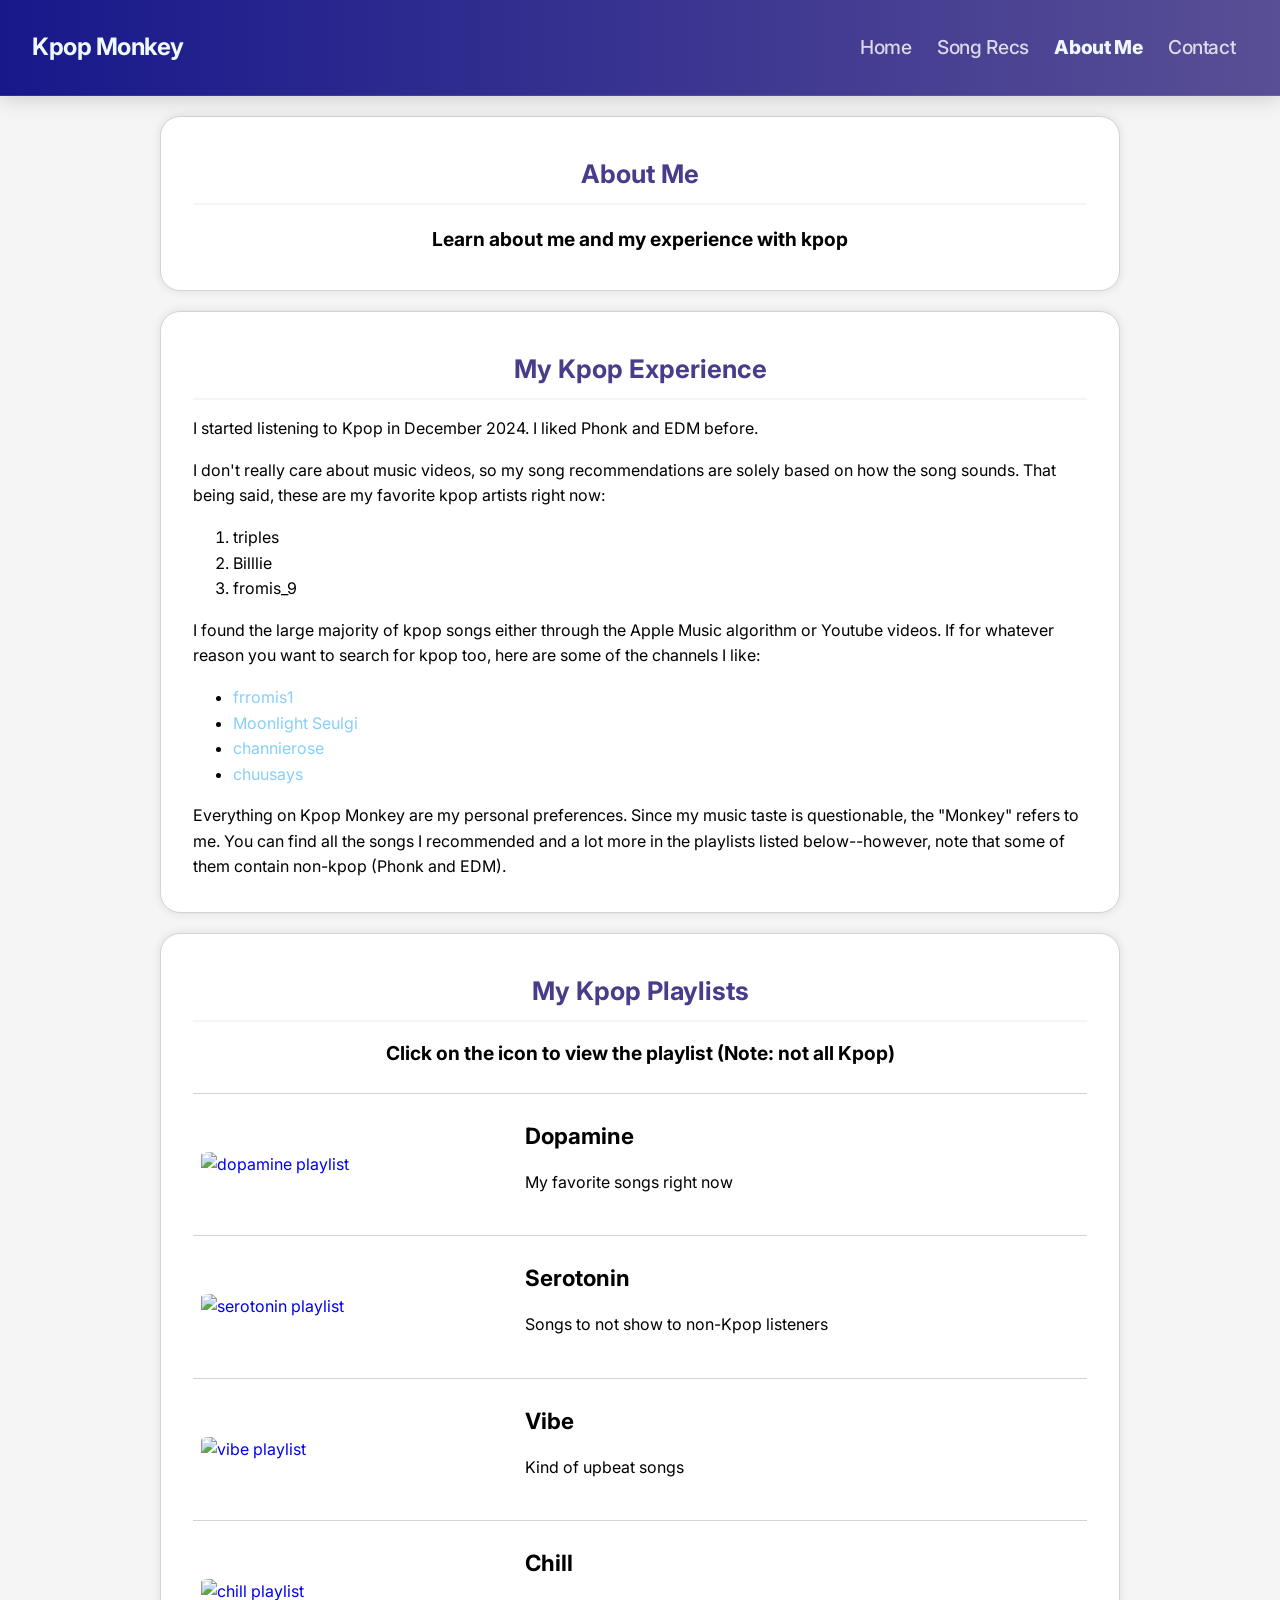
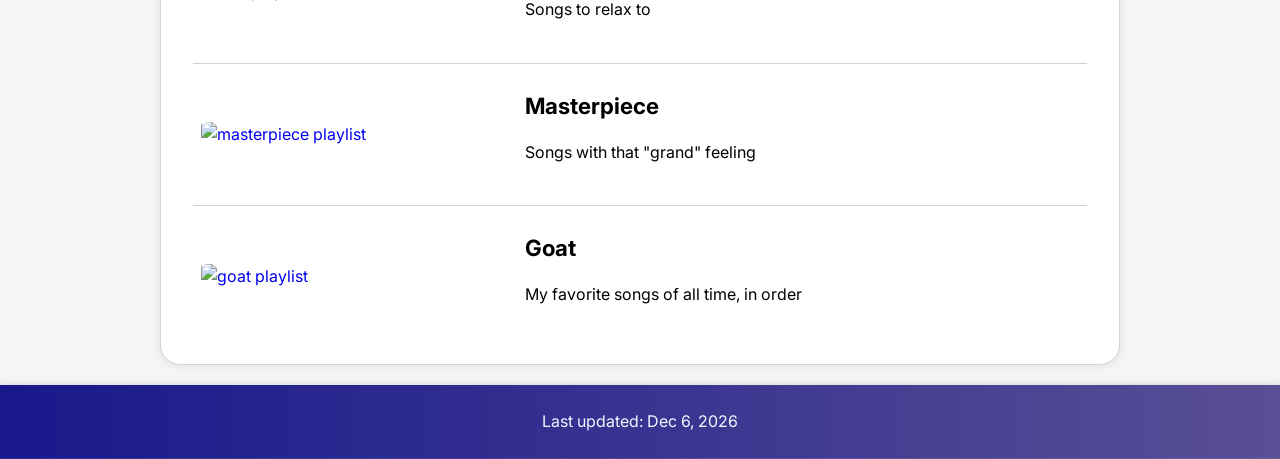
==== aboutme.html @ 73773148 "font and formating" ====
<!DOCTYPE html>
<html lang="en">
<head>
	<title>About Me</title>
	<meta charset="UTF-8">
	<meta name="viewport" content="width=device-width, initial-scale=1.0">
	<meta name="author" content="Boon Chew">
	<meta name="description" content="Learn more about me, my experience with kpop, and my playlists">
	<meta name="keywords" content="kpop playlist, kpop experience, best kpop artists, favorite kpop, kpop youtube">
	<link rel="preconnect" href="https://fonts.googleapis.com">
	<link rel="preconnect" href="https://fonts.gstatic.com" crossorigin>
	<link href="https://fonts.googleapis.com/css2?family=Inter:ital,opsz,wght@0,14..32,100..900;1,14..32,100..900&display=swap" rel="stylesheet">
	<!-- link to CSS and JavaScript files -->
	<link rel="stylesheet" href="style.css">
	<script src="js/main.js" defer></script>
</head>
<body>
	<header>
		<h1 class="site-title"><a href="index.html">Kpop Monkey</a></h1>
		<nav>
			<ul class="nav-links">
				<li><a href="index.html">Home</a></li>
				<li><a href="songrecs.html">Song Recs</a></li>
				<li><a href="aboutme.html">About Me</a></li>
				<li><a href="contact.html">Contact</a></li>
			</ul>
		</nav>
	</header>
	<main>
		<section class="page-description">
			<h2>About Me</h2>
			<p>Learn about me and my experience with kpop</p>
		</section>
		<section>
			<h2>My Kpop Experience</h2>
			<p>I started listening to Kpop in December 2024. I liked Phonk and EDM before.</p>
			<p>I don't really care about music videos, so my song recommendations are solely based on how the song sounds. That being said, these are my favorite kpop artists right now:</p>
			<ol>
				<li>triples</li>
				<li>Billlie</li>
				<li>fromis_9</li>
			</ol>
			<p>I found the large majority of kpop songs either through the Apple Music algorithm or Youtube videos. If for whatever reason you want to search for kpop too, here are some of the channels I like:</p>
			<ul>
				<li><a class="text-link" href="https://www.youtube.com/@frromis1874" target="_blank" rel="noopener noreferrer" title="frromis1 youtube channel">frromis1</a></li>
				<li><a class="text-link" href="https://www.youtube.com/@moonlightseulgi" target="_blank" rel="noopener noreferrer" title="moonlight seulgi youtube channel">Moonlight Seulgi</a></li>
				<li><a class="text-link" href="https://www.youtube.com/@channieroseyt" target="_blank" rel="noopener noreferrer" title="channierose youtube channel">channierose</a></li>
				<li><a class="text-link" href="https://www.youtube.com/@chuusays" target="_blank" rel="noopener noreferrer" title="chuusays youtube channel">chuusays</a></li>
			</ul>
			<p>Everything on Kpop Monkey are my personal preferences. Since my music taste is questionable, the "Monkey" refers to me. You can find all the songs I recommended and a lot more in the playlists listed below--however, note that some of them contain non-kpop (Phonk and EDM).</p>
		</section>
		<section>
			<h2>My Kpop Playlists</h2>
			<p id="playlist-description">Click on the icon to view the playlist (Note: not all Kpop)</p>
			<!-- table for sorting the playlists -->
			<table style="width: 100%">
				<tr>
					<td>
						<a href="https://music.apple.com/us/playlist/dopamine/pl.u-pMyl1Kmu4rboPlb" target="_blank" rel="noopener noreferrer"><img src="https://is1-ssl.mzstatic.com/image/thumb/SG-MQ-US-001-Image000001/v4/4d/1d/7c/4d1d7c76-9d9b-64a0-3e4e-f1a5cc92c19e/image/200x200cc.webp" alt="dopamine playlist" class="playlist-icon"></a>
					</td>
					<td>
						<h3>Dopamine</h3>
						<p>My favorite songs right now</p>
					</td>
				</tr>
				<tr>
					<td>
						<a href="https://music.apple.com/us/playlist/serotonin/pl.u-pMyl1mMc4rboPlb" target="_blank rel="noopener noreferrer""><img src="https://is1-ssl.mzstatic.com/image/thumb/SG-MQ-US-035-Image000001/v4/21/7a/08/217a0889-9054-43c9-5c90-3e0a37ac7ae7/image/200x200cc.webp" alt="serotonin playlist" class="playlist-icon"></a>
					</td>
					<td>
						<h3>Serotonin</h3>
						<p>Songs to not show to non-Kpop listeners</p>
					</td>
				</tr>
				<tr>
					<td>
						<a href="https://music.apple.com/us/playlist/vibe/pl.u-MDAWkl3FW0Y97rY" target="_blank" rel="noopener noreferrer"><img src="https://is1-ssl.mzstatic.com/image/thumb/SG-MQ-US-001-Image000001/v4/9b/e3/9f/9be39f3d-be1d-e27a-b280-b314219f13db/image/200x200cc.webp" alt="vibe playlist" class="playlist-icon"></a>
					</td>
					<td>
						<h3>Vibe</h3>
						<p>Kind of upbeat songs</p>
					</td>
				</tr>
				<tr>
					<td>
						<a href="https://music.apple.com/us/playlist/chill/pl.u-4JomaBlsa37z957" target="_blank" rel="noopener noreferrer"><img src="https://is1-ssl.mzstatic.com/image/thumb/SG-MQ-US-035-Image000001/v4/eb/b9/e3/ebb9e3ce-d7c5-7e82-bb96-0d7914cced01/image/200x200cc.webp" alt="chill playlist" class="playlist-icon"></a>
					</td>
					<td>
						<h3>Chill</h3>
						<p>Songs to relax to</p>
					</td>
				</tr>
				<tr>
					<td>
						<a href="https://music.apple.com/us/playlist/masterpiece/pl.u-r2yB1lBTPYb5W8b" target="_blank" rel="noopener noreferrer"><img src="https://is1-ssl.mzstatic.com/image/thumb/SG-MQ-US-001-Image000001/v4/35/d6/44/35d644fa-7423-431f-2100-f7ae48ae6a11/image/200x200cc.webp" alt="masterpiece playlist" class="playlist-icon"></a>
					</td>
					<td>
						<h3>Masterpiece</h3>
						<p>Songs with that "grand" feeling</p>
					</td>
				</tr>
				<tr>
					<td>
						<a href="https://music.apple.com/us/playlist/goat/pl.u-XkD0vRpCD87keq7" target="_blank" rel="noopener noreferrer"><img src="https://is1-ssl.mzstatic.com/image/thumb/SG-MQ-US-035-Image000001/v4/b7/99/02/b79902f5-9687-d725-2170-c6756c9a5938/image/200x200cc.webp" alt="goat playlist" class="playlist-icon"></a>
					</td>
					<td>
						<h3>Goat</h3>
						<p>My favorite songs of all time, in order</p>
					</td>
				</tr>
			</table>
		</section>
	</main>
	<footer>
		<p>Last updated: <span id="last-updated"></span></p>
	</footer>
</body>
</html>
---- style.css ----
/* global styling */
body {
	font-family: 'Inter', sans-serif;
	font-size: 16px;
	line-height: 1.6;
	background-color: whitesmoke;
	margin: 0;
	min-height: 100vh; /* ensures footer stays at the bottom */
	display: flex;
	flex-direction: column;
}

/* makes main content area expand to fill the space above footer */
main {
	flex: 1;
}

/* header and footer colors */
header, footer {
	color: aliceblue;
	/* semi-transparent gradient */
	background: linear-gradient(to right, rgba(0, 0, 128, 0.9), rgba(72, 61, 139, 0.9));
	backdrop-filter: blur(4px);
	-webkit-backdrop-filter: blur(4px);
	box-shadow: 0 4px 20px rgba(0, 0, 0, 0.15);
	border-bottom: 1px solid rgba(255, 255, 255, 0.1);
}

/* header and navigation styling */
header {
	position: sticky;
	top: 0;
	z-index: 1000;
	display: flex;
	justify-content: space-between;
	padding: 0 2rem;
}

/* stack header elements vertically on small screens */
@media screen and (max-width: 768px) {
	header {
		--header-y: 0px;
		transform: translateY(var(--header-y));
		flex-direction: column;
		align-items: stretch;
		text-align: center;
		padding: 0;
		will-change: transform;
		transition: transform 0.25s cubic-bezier(0.25, 1, 0.5, 1), box-shadow 0.25s ease;
	}

	/* While finger is actively scrolling, disable CSS transition for instant 1:1 response */
	header.is-scrolling {
		transition: none;
	}

	/* Slides header off-screen when scrolling down */
	header.nav-hidden {
		transform: translateY(-100%);
		box-shadow: none;
	}

	.site-title {
		justify-content: center;
		margin: 0.8rem 0 0.2rem 0;
	}
}

/* nav link formatting and styling */
.nav-links {
	font-size: 1.2rem;
	list-style: none;
	display: flex;
	margin: 0;
	padding: 0;
	letter-spacing: -0.02em;
}

/* individual nav link styling */
.nav-links a {
	color: rgba(255, 255, 255, 0.8);
	font-weight: 500;
	padding: 2rem 0.8rem;
	display: flex;
	transition: background-color 0.2s ease, color 0.2s ease;
}

/* individual nav link hover styling */
.nav-links a:hover {
	background-color: rgb(0, 0, 0, 0.2);
	color: mediumslateblue;
}

/* current page nav link styling */
.nav-links a.active {
	color: aliceblue;
	font-weight: 800;
	opacity: 1;
	pointer-events: none; /* disables clicking on the active link */
	cursor: default; /* changes cursor to default arrow */
}

/* nav links spacing styling on smaller screens */
@media screen and (max-width: 768px) {
	.nav-links {
		flex-direction: column;
		margin-bottom: 1rem;
	}
	.nav-links a, span.active {
		padding: 0.5rem;
		display: block;
	}
}

/* centering main title */
.site-title {
	display: flex;
	align-items: center;
}

/* main title styling */
.site-title a {
	color: inherit;
	font-size: 1.5rem;
	font-weight: bold;
	letter-spacing: -0.02em;
	display: inline-block;
	transition: transform 0.2s cubic-bezier(0.34, 1.56, 0.64, 1);
}

/* main title hover styling */
.site-title a:hover {
	color: inherit;
	transform: scale(1.03); /* subtle spring pop */
}

/* content backing styling */
section {
	box-shadow: 0 0 10px rgba(0, 0, 0, 0.1);
	background-color: white;
	border: 1px solid lightgray;
	color: black;
	padding: 1rem 2rem;
	border-radius: 20px;
	box-sizing: border-box;
	margin: 20px auto;
	max-width: 960px;
	width: calc(100% - 40px);
}

/* section heading styling */
h2 {
	font-size: 1.6rem;
	color: darkslateblue;
	border-bottom: 2px solid whitesmoke;
	text-align: center;
	padding-bottom: 0.5rem;
	margin-bottom: 1rem;
}

/* styling for description of each page */
.page-description p {
	text-align: center;
	font-size: 1.2rem;
	font-weight: bold;
}

/* home page alternate navigation message styling */
#getstarted {
	text-align: center;
	font-size: 1.2rem;
	font-weight: bold;
}

a {
	text-decoration: none;
}

/* link styling */
.text-link {
	color: lightskyblue;
	transition: opacity 0.2s ease;
}

/* link hover color change */
.text-link:hover {
	opacity: 0.7;
}

/* grid layout for song recommendations */
.song-grid {
	display: grid;
	grid-template-columns: repeat(2, 1fr);
	gap: 0.5rem;
	margin: 1rem 0;
}

/* grid layout becomes one column on smaller screens */
@media screen and (max-width: 768px) {
	.song-grid {
		grid-template-columns: repeat(1, 1fr);
	}
}

/* modern song card customization */
.song-card {
	display: flex;
	align-items: center;
	gap: 1.25rem;
	background: #fdfdfd;
	border-radius: 16px;
	border: 1px solid lightgray;
	padding: 1rem;
	cursor: pointer;
	box-shadow: 0 4px 12px rgba(0, 0, 0, 0.05);
	transition: all 0.25s ease;
	min-width: 0;
	font-family: inherit;
	text-align: left;
	width: 100%;
	box-sizing: border-box;
}

/* card hover effect */
.song-card:hover {
	transform: translateY(-2px);
	box-shadow: 0 8px 20px rgba(0, 0, 0, 0.1);
	border-color: #cbd5e1;
	background: #ffffff;
}

/* song cover art styling */
.song-cover {
	width: 84px;
	height: 84px;
	flex-shrink: 0;
	border-radius: 12px;
	object-fit: cover;
	user-select: none;
	-webkit-user-drag: none;
}

/* title & artist container */
.song-info {
	user-select: none;
	flex-grow: 1;
	min-width: 0;
	overflow: hidden;
	display: flex;
	flex-direction: column;
	justify-content: center;
	gap: 0.25rem;
}

.song-title {
	font-weight: 700;
	font-size: 1.05rem;
	color: #1e293b;
	white-space: nowrap;
	overflow: hidden;
	text-overflow: ellipsis;
}

.song-artist {
	font-size: 0.9rem;
	color: #64748b;
	font-weight: 500;
	white-space: nowrap;
	overflow: hidden;
	text-overflow: ellipsis;
}

/* circular play button */
.play-indicator {
	width: 40px;
	height: 40px;
	flex-shrink: 0;
	background-color: whitesmoke;
	color: slateblue;
	border-radius: 50%;
	display: flex;
	align-items: center;
	justify-content: center;
	user-select: none;
	transition: background-color 0.2s ease, color 0.2s ease, transform 0.2s ease;
}

/* play button reaction when card is hovered */
.song-card:hover .play-indicator {
	background-color: slateblue;
	color: aliceblue;
	transform: scale(1.08);
}

/* playlist section description styling */
#playlist-description {
	text-align: center;
	font-size: 1.2rem;
	font-weight: bold;
	margin: 0.5rem 0 1.5rem 0;
}

/* playlist icon styling */
.playlist-icon {
	width: 70%;
	border-radius: 10%;
	transition: box-shadow 0.3s ease, transform 0.3s ease;
	-webkit-user-drag: none;
	user-select: none;
}

/* playlist icon hover animations */
.playlist-icon:hover {
	box-shadow: 0 0 0.5rem rgba(0, 0, 0, 0.6);
	transform: scale(1.01);
}

/* playlist table styling */
table {
	border-collapse: collapse;
}

/* table border and spacing */
td {
	border-top: 1px solid lightgray;
	padding: 1.5rem 0.5rem;
}

/* playlist names size */
td h3 {
	margin: 0 0 0.4rem 0;
	font-size: 1.4rem;
}

/* footer styling */
footer {
	text-align: center;
	padding: 0.5rem;
	box-shadow: 0 -2px 6px rgba(0, 0, 0, 0.1);
}

/* message box styling */
input[type=text] {
	display: block;
	box-sizing: border-box;
	width: 100%;
	padding: 1rem 1rem;
	border: 1px solid lightgray;
	border-radius: 1rem;
	outline: none;
	transition: border 0.3s ease;
}

/* message box focus effect */
input[type=text]:focus {
	border: 1px solid gray;
}

/* submit button styling */
input[type=submit] {
	background: linear-gradient(to right, navy, darkslateblue);
	color: aliceblue;
	background-size: 200%;
	padding: 1rem;
	margin: 1rem 0;
	width: 100%;
	border: none;
	border-radius: 1rem;
	cursor: pointer;
	transition: box-shadow 0.3s ease, background-position 0.3s ease;
}

/* submit button hover effect */
input[type=submit]:hover {
	box-shadow: 0 0 15px rgba(0, 0, 0, 0.2); 
	background-position: right; /* slides the background */
}
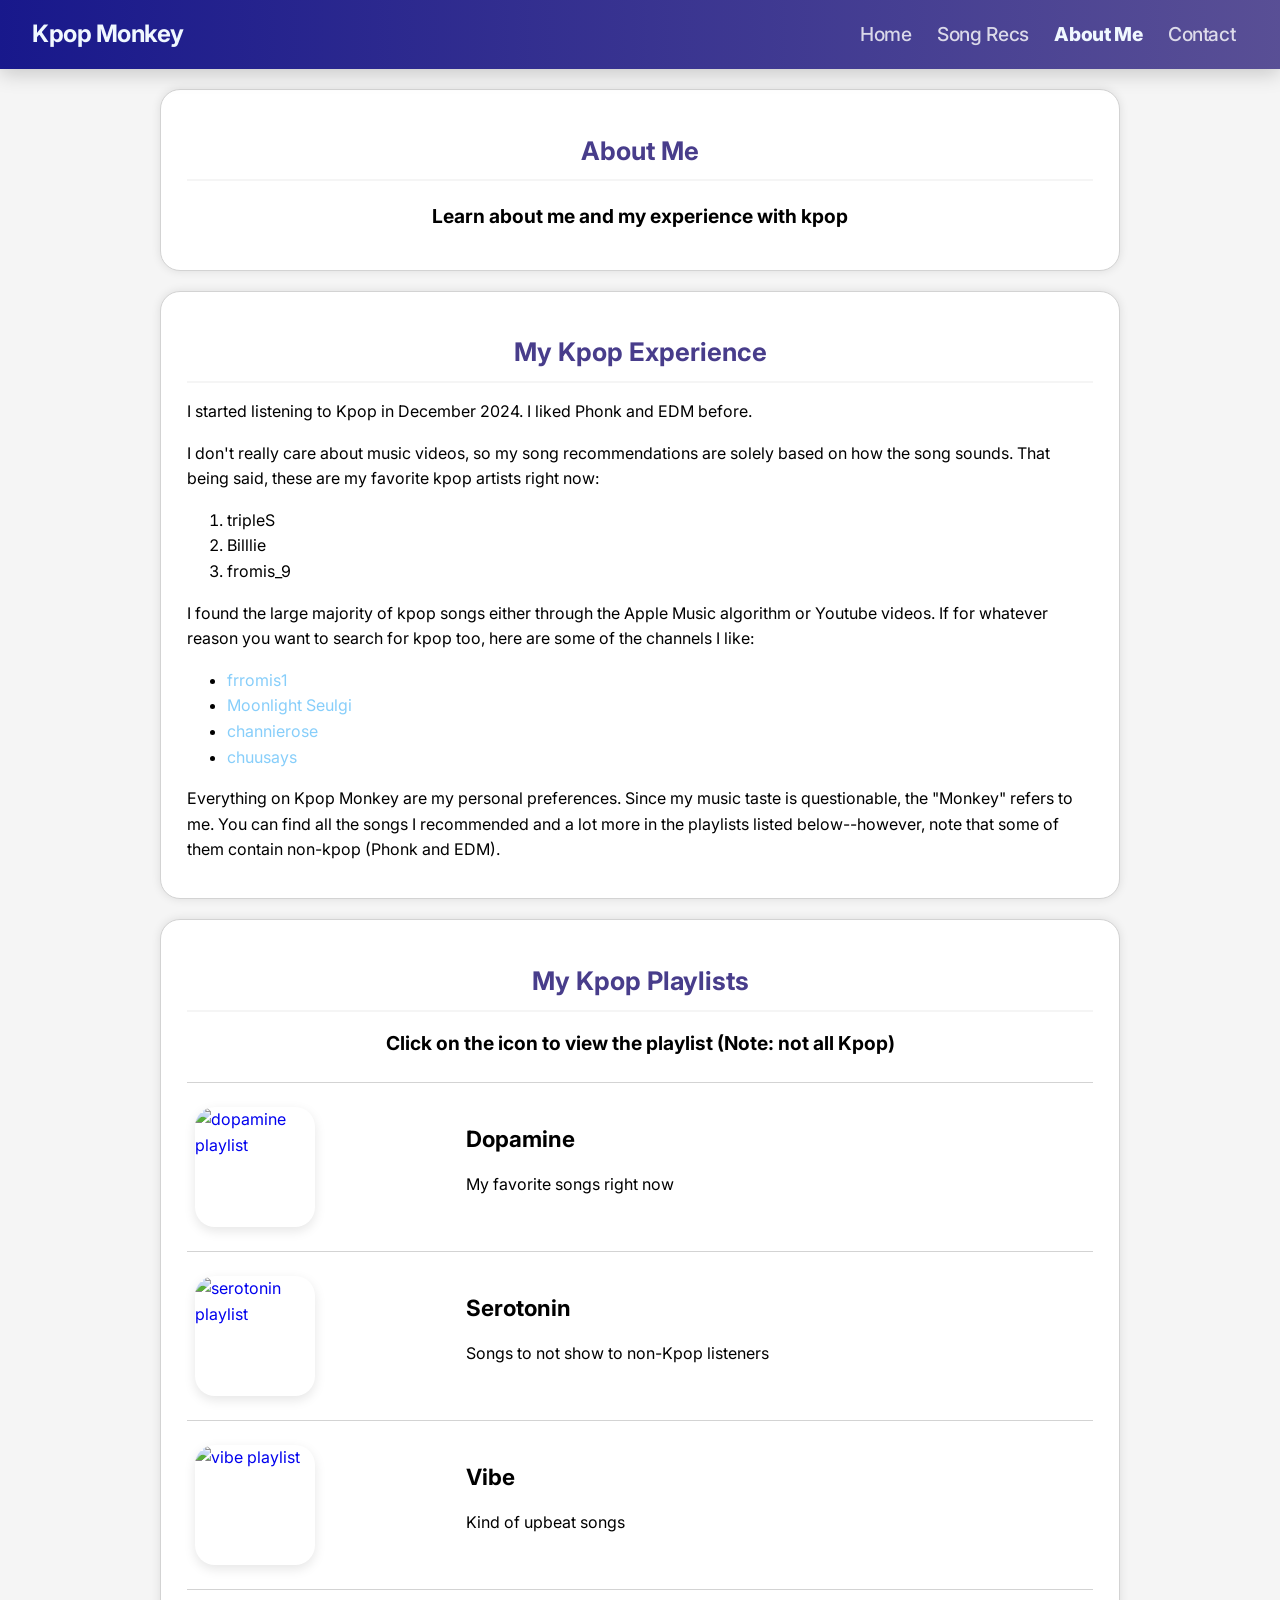
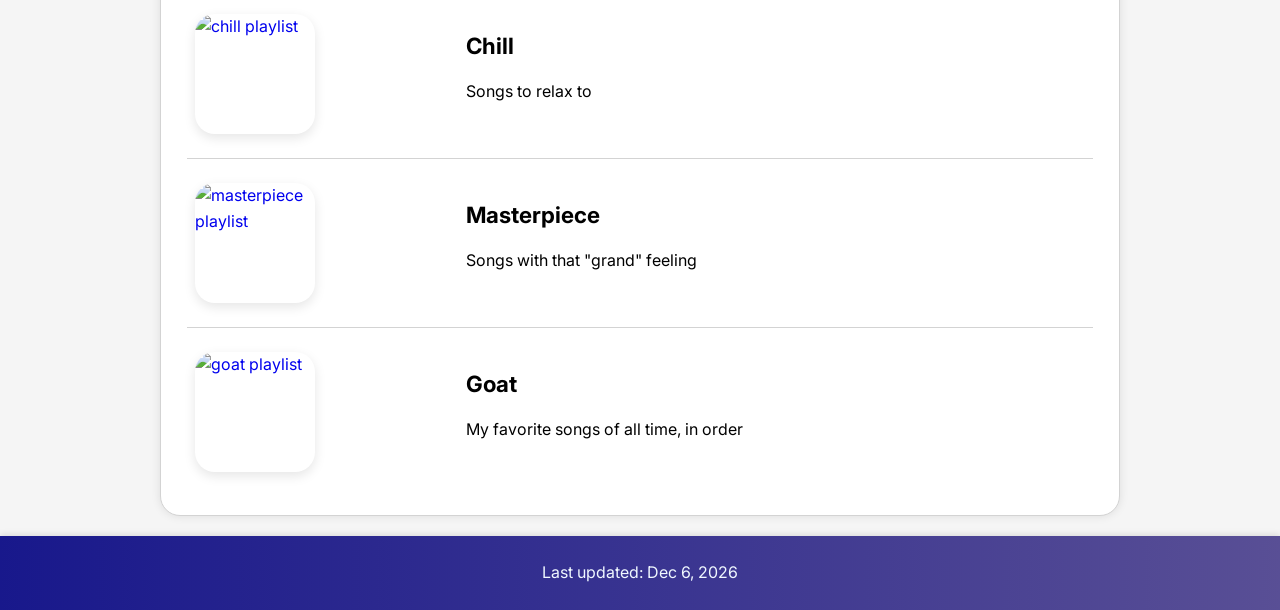
==== commit 808a8f30: "changed mobile nav bar layout" ====
--- a/aboutme.html
+++ b/aboutme.html
@@ -36,7 +36,7 @@
 			<p>I started listening to Kpop in December 2024. I liked Phonk and EDM before.</p>
 			<p>I don't really care about music videos, so my song recommendations are solely based on how the song sounds. That being said, these are my favorite kpop artists right now:</p>
 			<ol>
-				<li>triples</li>
+				<li>tripleS</li>
 				<li>Billlie</li>
 				<li>fromis_9</li>
 			</ol>
--- a/style.css
+++ b/style.css
@@ -22,8 +22,7 @@
 	background: linear-gradient(to right, rgba(0, 0, 128, 0.9), rgba(72, 61, 139, 0.9));
 	backdrop-filter: blur(4px);
 	-webkit-backdrop-filter: blur(4px);
-	box-shadow: 0 4px 20px rgba(0, 0, 0, 0.15);
-	border-bottom: 1px solid rgba(255, 255, 255, 0.1);
+	box-shadow: 0 4px 20px rgba(0, 0, 0, 0.2);
 }
 
 /* header and navigation styling */
@@ -36,53 +35,22 @@
 	padding: 0 2rem;
 }
 
-/* stack header elements vertically on small screens */
-@media screen and (max-width: 768px) {
-	header {
-		--header-y: 0px;
-		transform: translateY(var(--header-y));
-		flex-direction: column;
-		align-items: stretch;
-		text-align: center;
-		padding: 0;
-		will-change: transform;
-		transition: transform 0.25s cubic-bezier(0.25, 1, 0.5, 1), box-shadow 0.25s ease;
-	}
-
-	/* While finger is actively scrolling, disable CSS transition for instant 1:1 response */
-	header.is-scrolling {
-		transition: none;
-	}
-
-	/* Slides header off-screen when scrolling down */
-	header.nav-hidden {
-		transform: translateY(-100%);
-		box-shadow: none;
-	}
-
-	.site-title {
-		justify-content: center;
-		margin: 0.8rem 0 0.2rem 0;
-	}
-}
-
 /* nav link formatting and styling */
 .nav-links {
 	font-size: 1.2rem;
+	letter-spacing: -0.02em;
 	list-style: none;
 	display: flex;
 	margin: 0;
-	padding: 0;
-	letter-spacing: -0.02em;
 }
 
 /* individual nav link styling */
 .nav-links a {
 	color: rgba(255, 255, 255, 0.8);
 	font-weight: 500;
-	padding: 2rem 0.8rem;
-	display: flex;
-	transition: background-color 0.2s ease, color 0.2s ease;
+	display: flex;
+	padding: 1.2rem 0.8rem;
+	transition: 0.2s ease;
 }
 
 /* individual nav link hover styling */
@@ -95,43 +63,29 @@
 .nav-links a.active {
 	color: aliceblue;
 	font-weight: 800;
-	opacity: 1;
 	pointer-events: none; /* disables clicking on the active link */
 	cursor: default; /* changes cursor to default arrow */
 }
 
-/* nav links spacing styling on smaller screens */
-@media screen and (max-width: 768px) {
-	.nav-links {
-		flex-direction: column;
-		margin-bottom: 1rem;
-	}
-	.nav-links a, span.active {
-		padding: 0.5rem;
-		display: block;
-	}
-}
-
-/* centering main title */
+/* centering main title vertically */
 .site-title {
 	display: flex;
 	align-items: center;
+	margin: 0;
 }
 
 /* main title styling */
 .site-title a {
 	color: inherit;
 	font-size: 1.5rem;
-	font-weight: bold;
+	font-weight: 700;
 	letter-spacing: -0.02em;
-	display: inline-block;
-	transition: transform 0.2s cubic-bezier(0.34, 1.56, 0.64, 1);
-}
-
-/* main title hover styling */
+	transition: 0.2s ease;
+}
+
+/* main title enlarges on hover */
 .site-title a:hover {
-	color: inherit;
-	transform: scale(1.03); /* subtle spring pop */
+	transform: scale(1.03);
 }
 
 /* content backing styling */
@@ -140,7 +94,7 @@
 	background-color: white;
 	border: 1px solid lightgray;
 	color: black;
-	padding: 1rem 2rem;
+	padding: 1.2rem 1.6rem;
 	border-radius: 20px;
 	box-sizing: border-box;
 	margin: 20px auto;
@@ -172,6 +126,7 @@
 	font-weight: bold;
 }
 
+/* remove underline from links */
 a {
 	text-decoration: none;
 }
@@ -179,12 +134,12 @@
 /* link styling */
 .text-link {
 	color: lightskyblue;
-	transition: opacity 0.2s ease;
+	transition: 0.2s ease;
 }
 
 /* link hover color change */
 .text-link:hover {
-	opacity: 0.7;
+	color: lightsteelblue;
 }
 
 /* grid layout for song recommendations */
@@ -192,33 +147,24 @@
 	display: grid;
 	grid-template-columns: repeat(2, 1fr);
 	gap: 0.5rem;
-	margin: 1rem 0;
-}
-
-/* grid layout becomes one column on smaller screens */
-@media screen and (max-width: 768px) {
-	.song-grid {
-		grid-template-columns: repeat(1, 1fr);
-	}
+	margin: 0.6rem 0;
 }
 
 /* modern song card customization */
 .song-card {
 	display: flex;
 	align-items: center;
-	gap: 1.25rem;
-	background: #fdfdfd;
-	border-radius: 16px;
+	gap: 1rem;
+	background: white;
+	border-radius: 20px;
 	border: 1px solid lightgray;
 	padding: 1rem;
 	cursor: pointer;
-	box-shadow: 0 4px 12px rgba(0, 0, 0, 0.05);
-	transition: all 0.25s ease;
 	min-width: 0;
 	font-family: inherit;
 	text-align: left;
-	width: 100%;
-	box-sizing: border-box;
+	transition: 0.2s ease;
+	box-shadow: 0 0 12px rgba(0, 0, 0, 0.05);
 }
 
 /* card hover effect */
@@ -226,36 +172,31 @@
 	transform: translateY(-2px);
 	box-shadow: 0 8px 20px rgba(0, 0, 0, 0.1);
 	border-color: #cbd5e1;
-	background: #ffffff;
 }
 
 /* song cover art styling */
 .song-cover {
 	width: 84px;
 	height: 84px;
-	flex-shrink: 0;
 	border-radius: 12px;
-	object-fit: cover;
 	user-select: none;
 	-webkit-user-drag: none;
 }
 
 /* title & artist container */
 .song-info {
-	user-select: none;
-	flex-grow: 1;
+	display: flex;
+	flex: 1;
 	min-width: 0;
-	overflow: hidden;
-	display: flex;
 	flex-direction: column;
-	justify-content: center;
 	gap: 0.25rem;
 }
 
+/* song title styling */
 .song-title {
+	font-size: 1.05rem;
 	font-weight: 700;
-	font-size: 1.05rem;
-	color: #1e293b;
+	color: black;
 	white-space: nowrap;
 	overflow: hidden;
 	text-overflow: ellipsis;
@@ -263,8 +204,8 @@
 
 .song-artist {
 	font-size: 0.9rem;
-	color: #64748b;
 	font-weight: 500;
+	color: slategray;
 	white-space: nowrap;
 	overflow: hidden;
 	text-overflow: ellipsis;
@@ -274,7 +215,6 @@
 .play-indicator {
 	width: 40px;
 	height: 40px;
-	flex-shrink: 0;
 	background-color: whitesmoke;
 	color: slateblue;
 	border-radius: 50%;
@@ -282,13 +222,13 @@
 	align-items: center;
 	justify-content: center;
 	user-select: none;
-	transition: background-color 0.2s ease, color 0.2s ease, transform 0.2s ease;
+	transition: 0.2s ease;
 }
 
 /* play button reaction when card is hovered */
 .song-card:hover .play-indicator {
 	background-color: slateblue;
-	color: aliceblue;
+	color: whitesmoke;
 	transform: scale(1.08);
 }
 
@@ -300,24 +240,29 @@
 	margin: 0.5rem 0 1.5rem 0;
 }
 
+/* TODO fix playlist styling */
 /* playlist icon styling */
 .playlist-icon {
-	width: 70%;
-	border-radius: 10%;
-	transition: box-shadow 0.3s ease, transform 0.3s ease;
+	width: 120px;
+	height: 120px;
+	display: block;
+	border-radius: 20px;
+	box-shadow: 0 4px 12px rgba(0, 0, 0, 0.1);
+	transition: 0.2s ease;
 	-webkit-user-drag: none;
 	user-select: none;
 }
 
 /* playlist icon hover animations */
 .playlist-icon:hover {
-	box-shadow: 0 0 0.5rem rgba(0, 0, 0, 0.6);
-	transform: scale(1.01);
+	box-shadow: 0 8px 18px rgba(0, 0, 0, 0.18);
+	transform: scale(1.03);
 }
 
 /* playlist table styling */
 table {
 	border-collapse: collapse;
+	margin: 1rem auto 0rem auto;
 }
 
 /* table border and spacing */
@@ -348,7 +293,7 @@
 	border: 1px solid lightgray;
 	border-radius: 1rem;
 	outline: none;
-	transition: border 0.3s ease;
+	transition: 0.2s ease;
 }
 
 /* message box focus effect */
@@ -367,7 +312,7 @@
 	border: none;
 	border-radius: 1rem;
 	cursor: pointer;
-	transition: box-shadow 0.3s ease, background-position 0.3s ease;
+	transition: 0.2s ease;
 }
 
 /* submit button hover effect */
@@ -375,3 +320,51 @@
 	box-shadow: 0 0 15px rgba(0, 0, 0, 0.2); 
 	background-position: right; /* slides the background */
 }
+
+/* mobile styling */
+@media screen and (max-width: 768px) {
+	/* TODO fix */
+	/* stack header elements vertically on small screens */
+	header {
+		--header-y: 0px;
+		transform: translateY(var(--header-y));
+		flex-direction: column;
+		text-align: center;
+		padding: 0;
+		will-change: transform;
+		transition: 0.2s ease;
+	}
+
+	/* Slides header off-screen when scrolling down */
+	header.nav-hidden {
+		transform: translateY(-100%);
+		box-shadow: none;
+	}
+
+	/* title centering and spacing */
+	.site-title {
+		justify-content: center;
+		margin: 1rem 0 0.2rem 0;
+	}
+
+	/* nav links spacing styling on smaller screens */
+	.nav-links {
+		display: grid;
+		grid-template-columns: repeat(4, 1fr);
+		font-size: 1rem;
+		padding: 0 0.5rem;
+		margin: 0 0 0.5rem 0;
+	}
+
+	.nav-links a {
+		display: flex;
+		padding: 0.6rem 0;
+		display: block;
+		border-radius: 100px;
+	}
+
+	/* grid layout becomes one column on smaller screens */
+	.song-grid {
+		grid-template-columns: repeat(1, 1fr);
+	}
+}
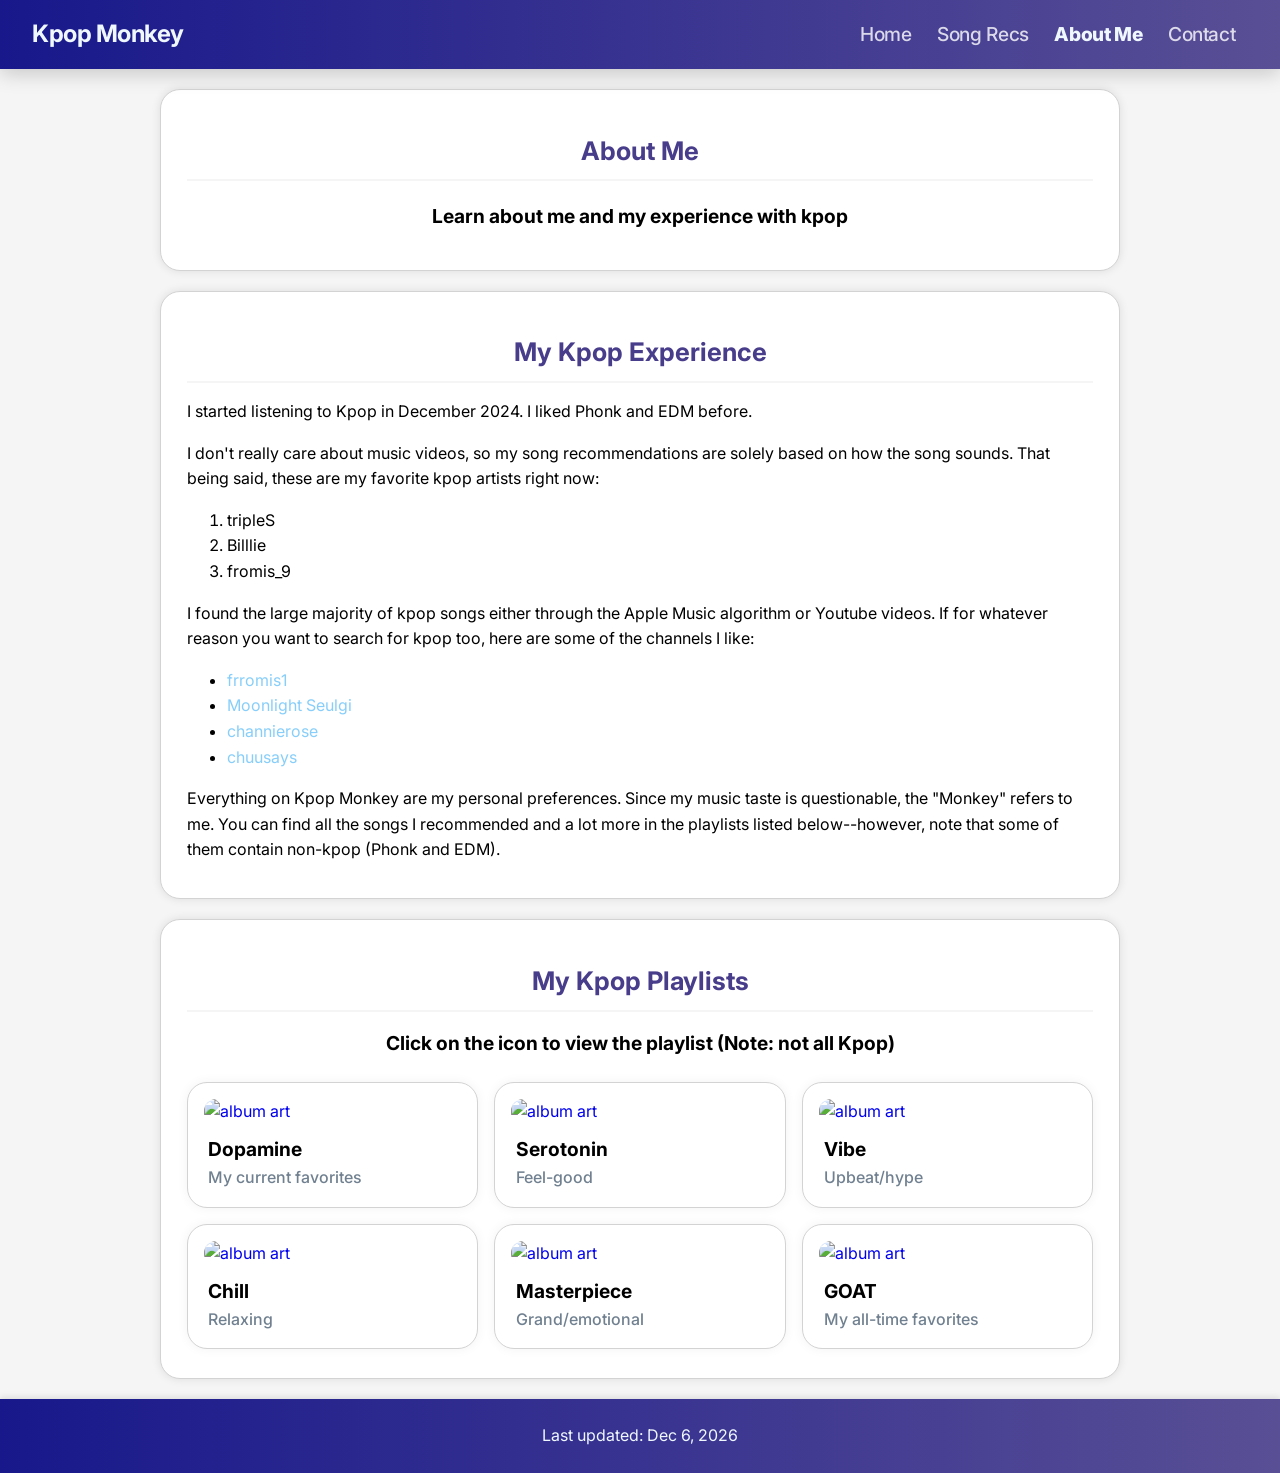
==== commit c85482dd: "updated playlist layout" ====
--- a/aboutme.html
+++ b/aboutme.html
@@ -52,63 +52,51 @@
 		<section>
 			<h2>My Kpop Playlists</h2>
 			<p id="playlist-description">Click on the icon to view the playlist (Note: not all Kpop)</p>
-			<!-- table for sorting the playlists -->
-			<table style="width: 100%">
-				<tr>
-					<td>
-						<a href="https://music.apple.com/us/playlist/dopamine/pl.u-pMyl1Kmu4rboPlb" target="_blank" rel="noopener noreferrer"><img src="https://is1-ssl.mzstatic.com/image/thumb/SG-MQ-US-001-Image000001/v4/4d/1d/7c/4d1d7c76-9d9b-64a0-3e4e-f1a5cc92c19e/image/200x200cc.webp" alt="dopamine playlist" class="playlist-icon"></a>
-					</td>
-					<td>
-						<h3>Dopamine</h3>
-						<p>My favorite songs right now</p>
-					</td>
-				</tr>
-				<tr>
-					<td>
-						<a href="https://music.apple.com/us/playlist/serotonin/pl.u-pMyl1mMc4rboPlb" target="_blank rel="noopener noreferrer""><img src="https://is1-ssl.mzstatic.com/image/thumb/SG-MQ-US-035-Image000001/v4/21/7a/08/217a0889-9054-43c9-5c90-3e0a37ac7ae7/image/200x200cc.webp" alt="serotonin playlist" class="playlist-icon"></a>
-					</td>
-					<td>
-						<h3>Serotonin</h3>
-						<p>Songs to not show to non-Kpop listeners</p>
-					</td>
-				</tr>
-				<tr>
-					<td>
-						<a href="https://music.apple.com/us/playlist/vibe/pl.u-MDAWkl3FW0Y97rY" target="_blank" rel="noopener noreferrer"><img src="https://is1-ssl.mzstatic.com/image/thumb/SG-MQ-US-001-Image000001/v4/9b/e3/9f/9be39f3d-be1d-e27a-b280-b314219f13db/image/200x200cc.webp" alt="vibe playlist" class="playlist-icon"></a>
-					</td>
-					<td>
-						<h3>Vibe</h3>
-						<p>Kind of upbeat songs</p>
-					</td>
-				</tr>
-				<tr>
-					<td>
-						<a href="https://music.apple.com/us/playlist/chill/pl.u-4JomaBlsa37z957" target="_blank" rel="noopener noreferrer"><img src="https://is1-ssl.mzstatic.com/image/thumb/SG-MQ-US-035-Image000001/v4/eb/b9/e3/ebb9e3ce-d7c5-7e82-bb96-0d7914cced01/image/200x200cc.webp" alt="chill playlist" class="playlist-icon"></a>
-					</td>
-					<td>
-						<h3>Chill</h3>
-						<p>Songs to relax to</p>
-					</td>
-				</tr>
-				<tr>
-					<td>
-						<a href="https://music.apple.com/us/playlist/masterpiece/pl.u-r2yB1lBTPYb5W8b" target="_blank" rel="noopener noreferrer"><img src="https://is1-ssl.mzstatic.com/image/thumb/SG-MQ-US-001-Image000001/v4/35/d6/44/35d644fa-7423-431f-2100-f7ae48ae6a11/image/200x200cc.webp" alt="masterpiece playlist" class="playlist-icon"></a>
-					</td>
-					<td>
-						<h3>Masterpiece</h3>
-						<p>Songs with that "grand" feeling</p>
-					</td>
-				</tr>
-				<tr>
-					<td>
-						<a href="https://music.apple.com/us/playlist/goat/pl.u-XkD0vRpCD87keq7" target="_blank" rel="noopener noreferrer"><img src="https://is1-ssl.mzstatic.com/image/thumb/SG-MQ-US-035-Image000001/v4/b7/99/02/b79902f5-9687-d725-2170-c6756c9a5938/image/200x200cc.webp" alt="goat playlist" class="playlist-icon"></a>
-					</td>
-					<td>
-						<h3>Goat</h3>
-						<p>My favorite songs of all time, in order</p>
-					</td>
-				</tr>
-			</table>
+			<!-- playlists grid -->
+			<div class="playlist-grid">
+				<a href="https://music.apple.com/us/playlist/dopamine/pl.u-pMyl1Kmu4rboPlb" target="_blank" rel="noopener noreferrer" class="playlist-card">
+					<img src="https://is1-ssl.mzstatic.com/image/thumb/SG-MQ-US-001-Image000001/v4/4d/1d/7c/4d1d7c76-9d9b-64a0-3e4e-f1a5cc92c19e/image/200x200cc.webp" alt="album art" class="playlist-cover">
+					<div class="playlist-info">
+						<span class="playlist-title">Dopamine</span>
+						<span class="playlist-description">My current favorites</span>
+					</div>
+				</a>
+				<a href="https://music.apple.com/us/playlist/serotonin/pl.u-pMyl1mMc4rboPlb" target="_blank" rel="noopener noreferrer" class="playlist-card">
+					<img src="https://is1-ssl.mzstatic.com/image/thumb/SG-MQ-US-035-Image000001/v4/21/7a/08/217a0889-9054-43c9-5c90-3e0a37ac7ae7/image/200x200cc.webp" alt="album art" class="playlist-cover">
+					<div class="playlist-info">
+						<span class="playlist-title">Serotonin</span>
+						<span class="playlist-description">Feel-good</span>
+					</div>
+				</a>
+				<a href="https://music.apple.com/us/playlist/vibe/pl.u-MDAWkl3FW0Y97rY" target="_blank" rel="noopener noreferrer" class="playlist-card">
+					<img src="https://is1-ssl.mzstatic.com/image/thumb/SG-MQ-US-001-Image000001/v4/9b/e3/9f/9be39f3d-be1d-e27a-b280-b314219f13db/image/200x200cc.webp" alt="album art" class="playlist-cover">
+					<div class="playlist-info">
+						<span class="playlist-title">Vibe</span>
+						<span class="playlist-description">Upbeat/hype</span>
+					</div>
+				</a>
+				<a href="https://music.apple.com/us/playlist/chill/pl.u-4JomaBlsa37z957" target="_blank" rel="noopener noreferrer" class="playlist-card">
+					<img src="https://is1-ssl.mzstatic.com/image/thumb/SG-MQ-US-035-Image000001/v4/eb/b9/e3/ebb9e3ce-d7c5-7e82-bb96-0d7914cced01/image/200x200cc.webp" alt="album art" class="playlist-cover">
+					<div class="playlist-info">
+						<span class="playlist-title">Chill</span>
+						<span class="playlist-description">Relaxing</span>
+					</div>
+				</a>
+				<a href="https://music.apple.com/us/playlist/masterpiece/pl.u-r2yB1lBTPYb5W8b" target="_blank" rel="noopener noreferrer" class="playlist-card">
+					<img src="https://is1-ssl.mzstatic.com/image/thumb/SG-MQ-US-001-Image000001/v4/35/d6/44/35d644fa-7423-431f-2100-f7ae48ae6a11/image/200x200cc.webp" alt="album art" class="playlist-cover">
+					<div class="playlist-info">
+						<span class="playlist-title">Masterpiece</span>
+						<span class="playlist-description">Grand/emotional</span>
+					</div>
+				</a>
+				<a href="https://music.apple.com/us/playlist/goat/pl.u-XkD0vRpCD87keq7" target="_blank" rel="noopener noreferrer" class="playlist-card">
+					<img src="https://is1-ssl.mzstatic.com/image/thumb/SG-MQ-US-035-Image000001/v4/b7/99/02/b79902f5-9687-d725-2170-c6756c9a5938/image/200x200cc.webp" alt="album art" class="playlist-cover">
+					<div class="playlist-info">
+						<span class="playlist-title">GOAT</span>
+						<span class="playlist-description">My all-time favorites</span>
+					</div>
+				</a>
+			</div>
 		</section>
 	</main>
 	<footer>
--- a/style.css
+++ b/style.css
@@ -5,7 +5,8 @@
 	line-height: 1.6;
 	background-color: whitesmoke;
 	margin: 0;
-	min-height: 100vh; /* ensures footer stays at the bottom */
+	min-height: 100vh;
+	/* ensures footer stays at the bottom */
 	display: flex;
 	flex-direction: column;
 }
@@ -16,7 +17,8 @@
 }
 
 /* header and footer colors */
-header, footer {
+header,
+footer {
 	color: aliceblue;
 	/* semi-transparent gradient */
 	background: linear-gradient(to right, rgba(0, 0, 128, 0.9), rgba(72, 61, 139, 0.9));
@@ -63,8 +65,10 @@
 .nav-links a.active {
 	color: aliceblue;
 	font-weight: 800;
-	pointer-events: none; /* disables clicking on the active link */
-	cursor: default; /* changes cursor to default arrow */
+	pointer-events: none;
+	/* disables clicking on the active link */
+	cursor: default;
+	/* changes cursor to default arrow */
 }
 
 /* centering main title vertically */
@@ -72,6 +76,7 @@
 	display: flex;
 	align-items: center;
 	margin: 0;
+	transition: 0.2s ease;
 }
 
 /* main title styling */
@@ -157,14 +162,14 @@
 	gap: 1rem;
 	background: white;
 	border-radius: 20px;
-	border: 1px solid lightgray;
 	padding: 1rem;
 	cursor: pointer;
 	min-width: 0;
 	font-family: inherit;
 	text-align: left;
-	transition: 0.2s ease;
 	box-shadow: 0 0 12px rgba(0, 0, 0, 0.05);
+	border: 1px solid lightgray;
+	transition: 0.2s ease;
 }
 
 /* card hover effect */
@@ -240,41 +245,68 @@
 	margin: 0.5rem 0 1.5rem 0;
 }
 
-/* TODO fix playlist styling */
-/* playlist icon styling */
-.playlist-icon {
-	width: 120px;
-	height: 120px;
-	display: block;
+/* Grid layout of playlists */
+.playlist-grid {
+	display: grid;
+	grid-template-columns: repeat(3, 1fr);
+	gap: 1rem;
+	margin: 0.6rem 0;
+}
+
+/* playlist card styling */
+.playlist-card {
+	display: flex;
+	flex-direction: column;
+	background: white;
 	border-radius: 20px;
-	box-shadow: 0 4px 12px rgba(0, 0, 0, 0.1);
-	transition: 0.2s ease;
+	padding: 1rem;
+	min-width: 0;
+	text-align: left;
+	box-shadow: 0 0 12px rgba(0, 0, 0, 0.05);
+	border: 1px solid lightgray;
+	transition: 0.2s ease;
+}
+
+/* card hover effect */
+.playlist-card:hover {
+	transform: translateY(-8px);
+	box-shadow: 0 8px 20px rgba(0, 0, 0, 0.1);
+	border-color: #cbd5e1;
+}
+
+/* playlist cover icon */
+.playlist-cover {
+	width: 100%;
+	border-radius: 12px;
+	margin-bottom: 0.6rem;
+	user-select: none;
 	-webkit-user-drag: none;
-	user-select: none;
-}
-
-/* playlist icon hover animations */
-.playlist-icon:hover {
-	box-shadow: 0 8px 18px rgba(0, 0, 0, 0.18);
-	transform: scale(1.03);
-}
-
-/* playlist table styling */
-table {
-	border-collapse: collapse;
-	margin: 1rem auto 0rem auto;
-}
-
-/* table border and spacing */
-td {
-	border-top: 1px solid lightgray;
-	padding: 1.5rem 0.5rem;
-}
-
-/* playlist names size */
-td h3 {
-	margin: 0 0 0.4rem 0;
-	font-size: 1.4rem;
+}
+
+.playlist-info {
+	display: flex;
+	min-width: 0;
+	flex-direction: column;
+	gap: 0;
+	margin-left: 0.3rem;
+}
+
+.playlist-title {
+	font-size: 1.2rem;
+	font-weight: 700;
+	color: black;
+	white-space: nowrap;
+	overflow: hidden;
+	text-overflow: ellipsis;
+}
+
+.playlist-description {
+	font-size: 1rem;
+	font-weight: 500;
+	color: slategray;
+	white-space: nowrap;
+	overflow: hidden;
+	text-overflow: ellipsis;
 }
 
 /* footer styling */
@@ -317,28 +349,37 @@
 
 /* submit button hover effect */
 input[type=submit]:hover {
-	box-shadow: 0 0 15px rgba(0, 0, 0, 0.2); 
-	background-position: right; /* slides the background */
+	box-shadow: 0 0 15px rgba(0, 0, 0, 0.2);
+	background-position: right;
+	/* slides the background */
 }
 
 /* mobile styling */
 @media screen and (max-width: 768px) {
-	/* TODO fix */
+
 	/* stack header elements vertically on small screens */
 	header {
-		--header-y: 0px;
-		transform: translateY(var(--header-y));
 		flex-direction: column;
 		text-align: center;
+		transition: 0.2s ease;
 		padding: 0;
-		will-change: transform;
-		transition: 0.2s ease;
-	}
-
-	/* Slides header off-screen when scrolling down */
-	header.nav-hidden {
-		transform: translateY(-100%);
-		box-shadow: none;
+	}
+
+	/* when collapsed, the whole header acts as button to expand */
+	header.collapsed {
+		cursor: pointer;
+	}
+
+	header.collapsed .site-title {
+		margin: 0;
+		padding: 0.5rem 0;
+	}
+
+	/* shrink text when collapsed */
+	header.collapsed .site-title a {
+		font-size: 1.1rem;
+		pointer-events: none;
+		transform: none !important;
 	}
 
 	/* title centering and spacing */
@@ -347,24 +388,41 @@
 		margin: 1rem 0 0.2rem 0;
 	}
 
+	.site-title a {
+		font-size: 1.3rem;
+	}
+
 	/* nav links spacing styling on smaller screens */
 	.nav-links {
 		display: grid;
 		grid-template-columns: repeat(4, 1fr);
-		font-size: 1rem;
+		gap: 0.25rem;
 		padding: 0 0.5rem;
+		font-size: 0.9rem;
+		max-height: 60px;
+		opacity: 1;
 		margin: 0 0 0.5rem 0;
+		transition: 0.2s ease;
 	}
 
 	.nav-links a {
-		display: flex;
+		display: block;
 		padding: 0.6rem 0;
-		display: block;
 		border-radius: 100px;
+	}
+
+	/* hide and disable links when collapsed */
+	header.collapsed .nav-links {
+		max-height: 0;
+		opacity: 0;
+		margin: 0;
+		pointer-events: none;
 	}
 
 	/* grid layout becomes one column on smaller screens */
 	.song-grid {
 		grid-template-columns: repeat(1, 1fr);
 	}
-}
+
+	/* TODO add playlist styling */
+}
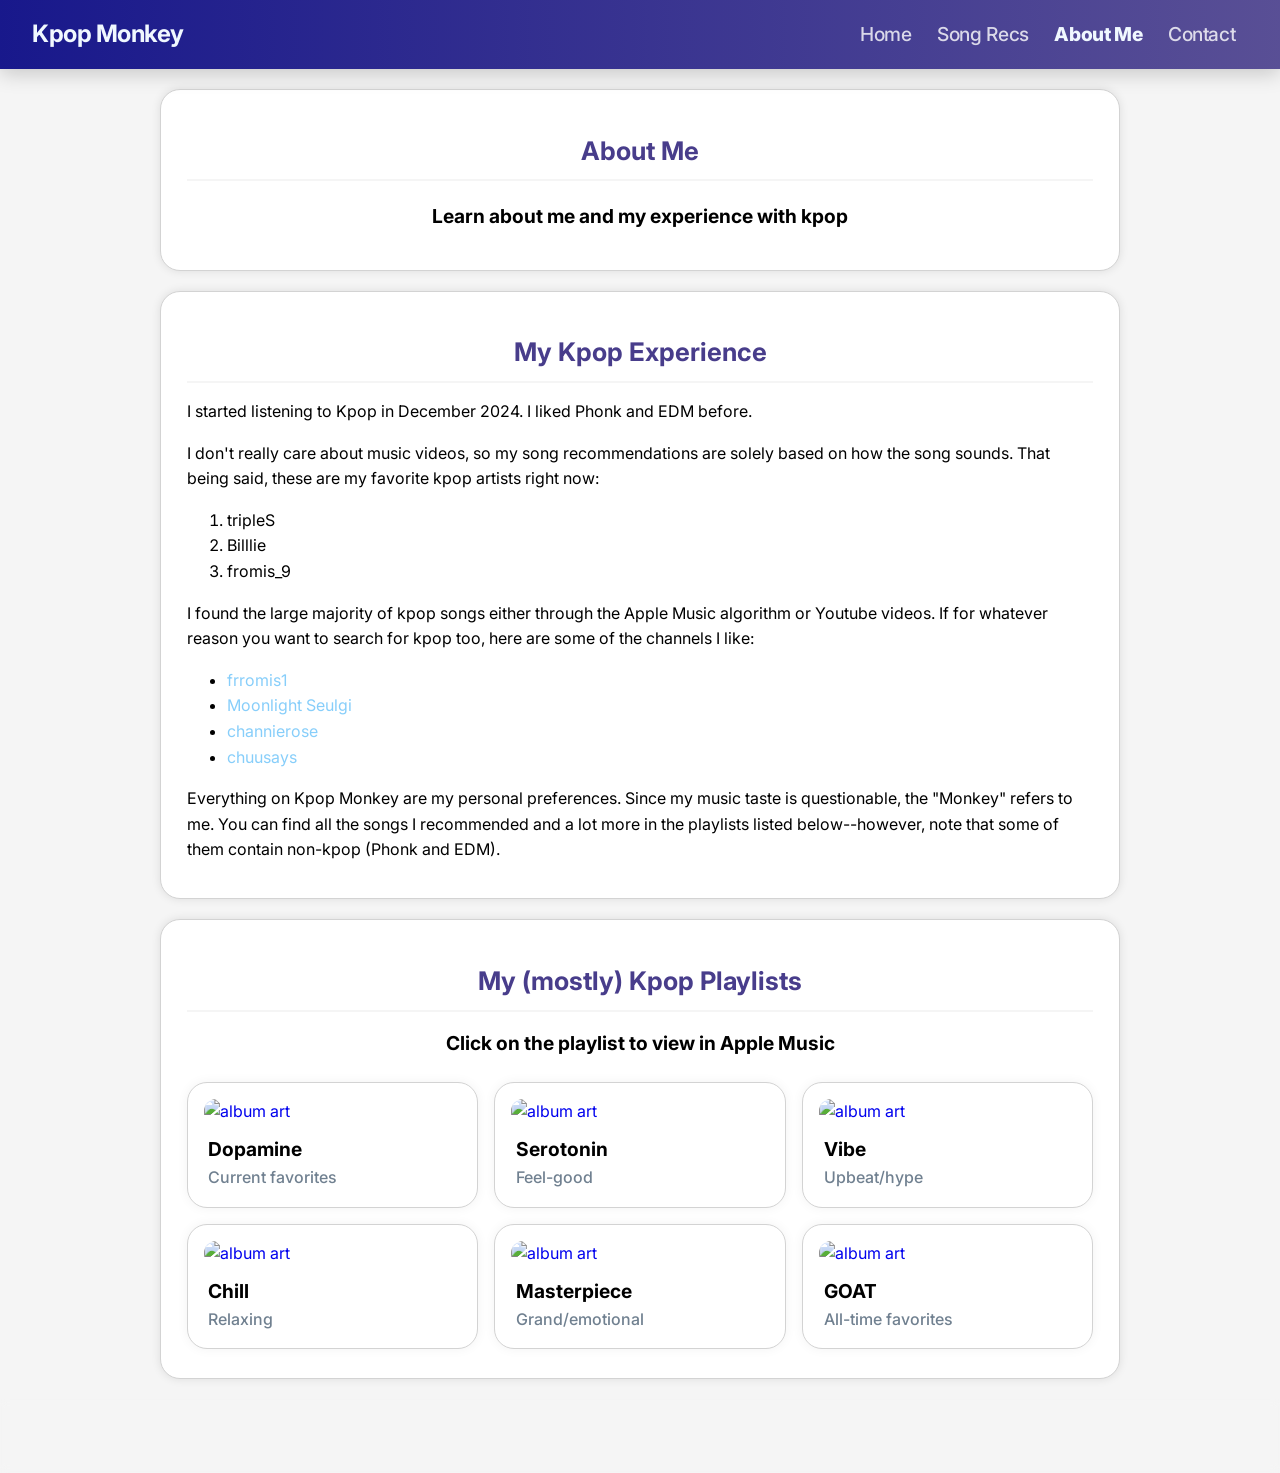
==== commit 79db7006: "added playlist hover effects" ====
--- a/aboutme.html
+++ b/aboutme.html
@@ -50,15 +50,15 @@
 			<p>Everything on Kpop Monkey are my personal preferences. Since my music taste is questionable, the "Monkey" refers to me. You can find all the songs I recommended and a lot more in the playlists listed below--however, note that some of them contain non-kpop (Phonk and EDM).</p>
 		</section>
 		<section>
-			<h2>My Kpop Playlists</h2>
-			<p id="playlist-description">Click on the icon to view the playlist (Note: not all Kpop)</p>
+			<h2>My (mostly) Kpop Playlists</h2>
+			<p id="playlist-description">Click on the playlist to view in Apple Music</p>
 			<!-- playlists grid -->
 			<div class="playlist-grid">
 				<a href="https://music.apple.com/us/playlist/dopamine/pl.u-pMyl1Kmu4rboPlb" target="_blank" rel="noopener noreferrer" class="playlist-card">
 					<img src="https://is1-ssl.mzstatic.com/image/thumb/SG-MQ-US-001-Image000001/v4/4d/1d/7c/4d1d7c76-9d9b-64a0-3e4e-f1a5cc92c19e/image/200x200cc.webp" alt="album art" class="playlist-cover">
 					<div class="playlist-info">
 						<span class="playlist-title">Dopamine</span>
-						<span class="playlist-description">My current favorites</span>
+						<span class="playlist-description">Current favorites</span>
 					</div>
 				</a>
 				<a href="https://music.apple.com/us/playlist/serotonin/pl.u-pMyl1mMc4rboPlb" target="_blank" rel="noopener noreferrer" class="playlist-card">
@@ -93,7 +93,7 @@
 					<img src="https://is1-ssl.mzstatic.com/image/thumb/SG-MQ-US-035-Image000001/v4/b7/99/02/b79902f5-9687-d725-2170-c6756c9a5938/image/200x200cc.webp" alt="album art" class="playlist-cover">
 					<div class="playlist-info">
 						<span class="playlist-title">GOAT</span>
-						<span class="playlist-description">My all-time favorites</span>
+						<span class="playlist-description">All-time favorites</span>
 					</div>
 				</a>
 			</div>
--- a/style.css
+++ b/style.css
@@ -276,11 +276,11 @@
 
 /* playlist cover icon */
 .playlist-cover {
-	width: 100%;
 	border-radius: 12px;
 	margin-bottom: 0.6rem;
 	user-select: none;
 	-webkit-user-drag: none;
+	transition: 0.2s ease;
 }
 
 .playlist-info {
@@ -356,8 +356,6 @@
 
 /* mobile styling */
 @media screen and (max-width: 768px) {
-
-	/* stack header elements vertically on small screens */
 	header {
 		flex-direction: column;
 		text-align: center;
@@ -424,5 +422,37 @@
 		grid-template-columns: repeat(1, 1fr);
 	}
 
-	/* TODO add playlist styling */
-}+	/* Disables sticky tap hover effect on touchscreen */
+	.song-card:hover {
+		transform: none;
+	}
+
+	.playlist-grid {
+		grid-template-columns: repeat(2, 1fr);
+	}
+
+	/* Disables sticky tap hover effect on touchscreen */
+	.playlist-card:hover {
+		transform: none;
+	}
+
+	/* tap-down active feedback */
+	.playlist-card:active {
+		transform: scale(0.97);
+		box-shadow: 0 8px 20px rgba(0, 0, 0, 0.1);
+	}
+
+	/* dims the playlist cover slightly on tap */
+	.playlist-card:active .playlist-cover {
+		filter: brightness(0.9);
+	}
+
+	/* Make the title turn theme-colored on tap */
+	.playlist-card:active .playlist-title {
+		color: darkslateblue;
+	}
+}
+
+/* TODO make all hover effects into active effects in mobile mode */
+
+/* TODO add dark mode */
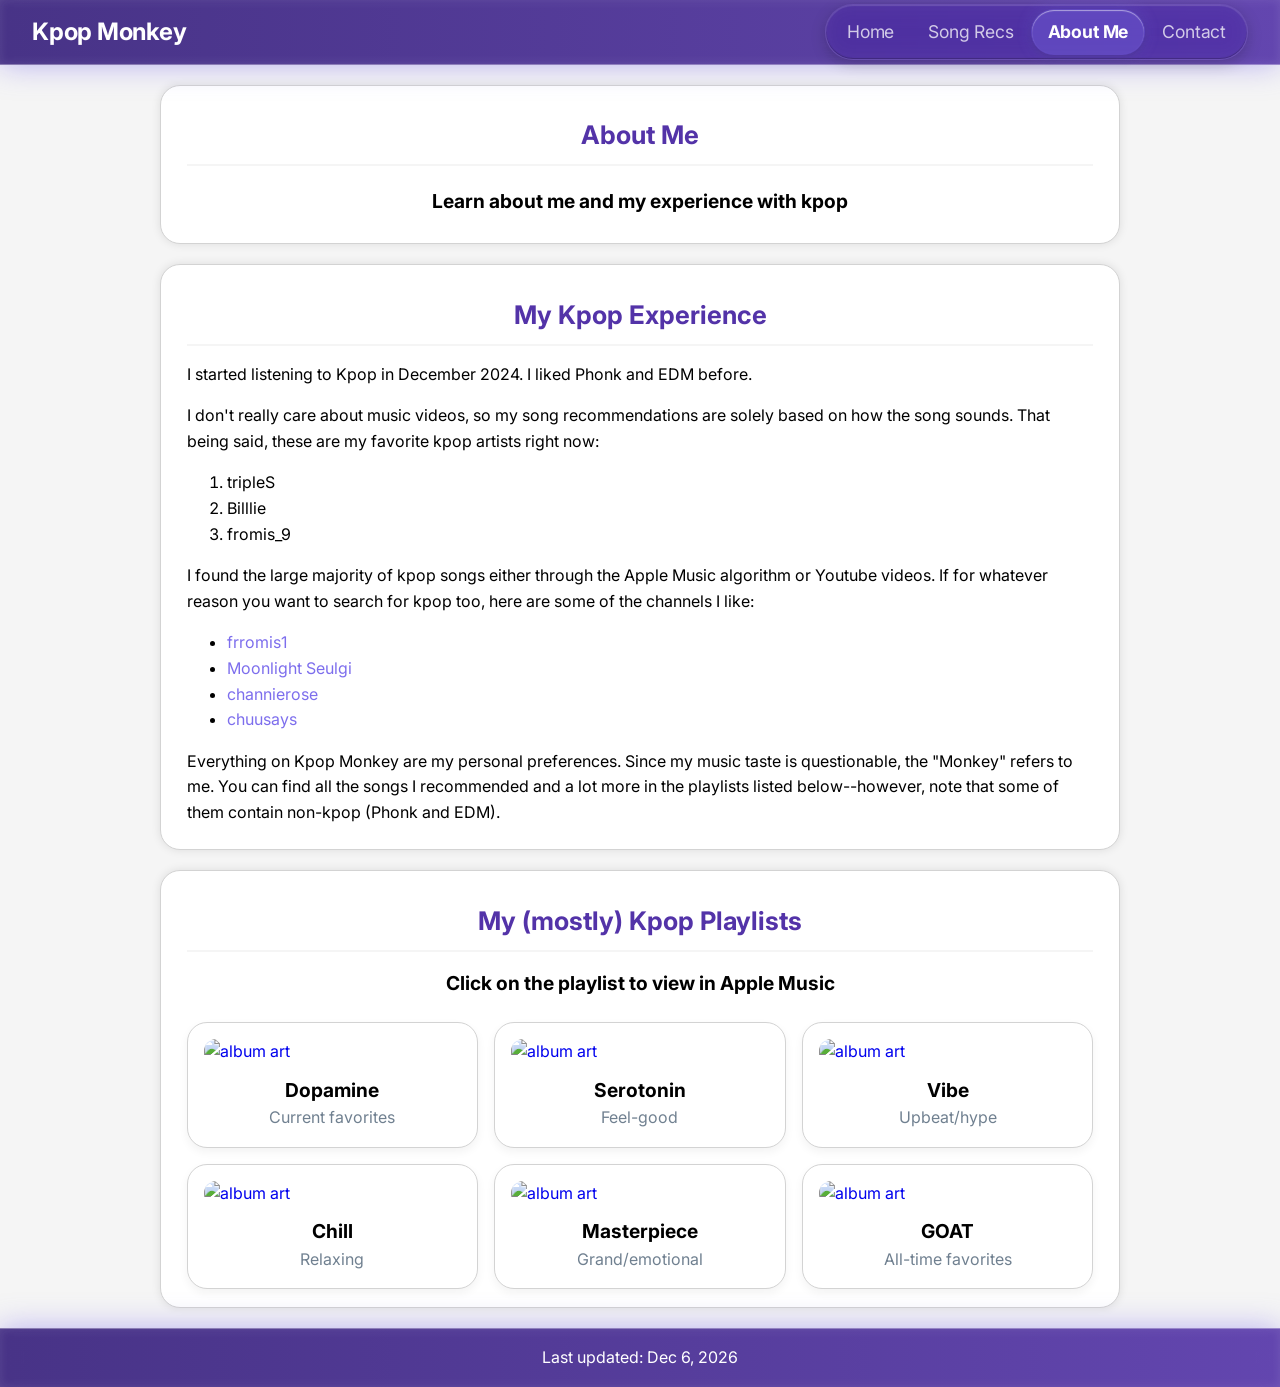
==== commit c23dc2f8: "updated song sections" ====
--- a/aboutme.html
+++ b/aboutme.html
@@ -50,6 +50,7 @@
 			<p>Everything on Kpop Monkey are my personal preferences. Since my music taste is questionable, the "Monkey" refers to me. You can find all the songs I recommended and a lot more in the playlists listed below--however, note that some of them contain non-kpop (Phonk and EDM).</p>
 		</section>
 		<section>
+			<!-- TODO fix separation between these -->
 			<h2>My (mostly) Kpop Playlists</h2>
 			<p id="playlist-description">Click on the playlist to view in Apple Music</p>
 			<!-- playlists grid -->
--- a/style.css
+++ b/style.css
@@ -1,12 +1,47 @@
-/* global styling */
+:root {
+	--purple-dark: #351e7b;
+	--purple-mid: #5333a8;
+	--purple-light: #7d6eed;
+	--purple-lightest: #c4b4e3;
+	
+	--card-hover: #c4b4e3;
+	--card-separator: whitesmoke;
+	--banner-start: #351e7b;
+	--banner-end: #5333a8;
+	--pure-white: white;
+	--banner-glow: rgba(125, 110, 237, 0.5);
+	--white: white;
+	--white-smoke: whitesmoke;
+	--light-gray: lightgray;
+	--slate-gray: slategray;
+	--section-bg: white;
+	--black: black;
+}
+
+/* @media (prefers-color-scheme: light) {
+	:root:not([data-theme="dark"]) { */
+@media (prefers-color-scheme: dark) {
+	:root:not([data-theme="light"]) {
+		--purple-mid: #9b87f5;
+		--card-separator: rgba(255, 255, 255, 0.08);
+		--card-hover: rgba(255, 255, 255, 0.3);
+		--white: #1e1b2e;
+		--section-bg: #141220;
+		--white-smoke: #0b0914;
+		--light-gray: rgba(255, 255, 255, 0.08);
+		--slate-gray: #a59ec2;
+		--black: #f5f4fb;
+	}
+}
+
 body {
 	font-family: 'Inter', sans-serif;
 	font-size: 16px;
 	line-height: 1.6;
-	background-color: whitesmoke;
+	background-color: var(--white-smoke);
 	margin: 0;
-	min-height: 100vh;
-	/* ensures footer stays at the bottom */
+	min-height: 100dvh;
+	overscroll-behavior-y: none;
 	display: flex;
 	flex-direction: column;
 }
@@ -16,90 +51,43 @@
 	flex: 1;
 }
 
-/* header and footer colors */
 header,
 footer {
-	color: aliceblue;
-	/* semi-transparent gradient */
-	background: linear-gradient(to right, rgba(0, 0, 128, 0.9), rgba(72, 61, 139, 0.9));
-	backdrop-filter: blur(4px);
-	-webkit-backdrop-filter: blur(4px);
-	box-shadow: 0 4px 20px rgba(0, 0, 0, 0.2);
-}
-
-/* header and navigation styling */
+	display: flex;
+	color: var(--pure-white);
+	background: linear-gradient(to right,
+			color-mix(in srgb, var(--banner-start) 90%, transparent),
+			color-mix(in srgb, var(--banner-end) 90%, transparent));
+	backdrop-filter: blur(14px) saturate(180%);
+	-webkit-backdrop-filter: blur(14px) saturate(180%);
+	box-shadow:
+		inset 0 0 10px rgba(255, 255, 255, 0.1),
+		0 0 30px var(--banner-glow);
+}
+
 header {
 	position: sticky;
 	top: 0;
 	z-index: 1000;
-	display: flex;
 	justify-content: space-between;
 	padding: 0 2rem;
-}
-
-/* nav link formatting and styling */
-.nav-links {
-	font-size: 1.2rem;
-	letter-spacing: -0.02em;
-	list-style: none;
-	display: flex;
-	margin: 0;
-}
-
-/* individual nav link styling */
-.nav-links a {
-	color: rgba(255, 255, 255, 0.8);
-	font-weight: 500;
-	display: flex;
-	padding: 1.2rem 0.8rem;
-	transition: 0.2s ease;
-}
-
-/* individual nav link hover styling */
-.nav-links a:hover {
-	background-color: rgb(0, 0, 0, 0.2);
-	color: mediumslateblue;
-}
-
-/* current page nav link styling */
-.nav-links a.active {
-	color: aliceblue;
-	font-weight: 800;
-	pointer-events: none;
-	/* disables clicking on the active link */
-	cursor: default;
-	/* changes cursor to default arrow */
-}
-
-/* centering main title vertically */
-.site-title {
-	display: flex;
-	align-items: center;
-	margin: 0;
-	transition: 0.2s ease;
-}
-
-/* main title styling */
-.site-title a {
-	color: inherit;
-	font-size: 1.5rem;
-	font-weight: 700;
-	letter-spacing: -0.02em;
-	transition: 0.2s ease;
-}
-
-/* main title enlarges on hover */
-.site-title a:hover {
-	transform: scale(1.03);
+	border-bottom: 1px solid rgba(255, 255, 255, 0.35);
+}
+
+/* footer styling */
+footer {
+	display: flex;
+	justify-content: center;
+	border-top: 1px solid rgba(255, 255, 255, 0.35);
 }
 
 /* content backing styling */
 section {
 	box-shadow: 0 0 10px rgba(0, 0, 0, 0.1);
-	background-color: white;
-	border: 1px solid lightgray;
-	color: black;
-	padding: 1.2rem 1.6rem;
+	background-color: var(--section-bg);
+	border: 1px solid var(--light-gray);
+	color: var(--black);
+	padding: 0.5rem 1.6rem;
 	border-radius: 20px;
 	box-sizing: border-box;
 	margin: 20px auto;
@@ -107,11 +95,81 @@
 	width: calc(100% - 40px);
 }
 
+/* nav link formatting and styling */
+.nav-links {
+	font-size: 1.1rem;
+	letter-spacing: -0.01em;
+	list-style: none;
+	display: flex;
+	padding: 0.25rem;
+	margin: 0.25rem 0;
+	border-radius: 999px;
+
+	background: color-mix(in srgb, var(--banner-end) 45%, transparent);
+	border: 1px solid rgba(255, 255, 255, 0.12);
+	backdrop-filter: blur(12px);
+	-webkit-backdrop-filter: blur(12px);
+	box-shadow:
+		inset 0 1px 1px rgba(255, 255, 255, 0.15),
+		inset 0 -1px 1px rgba(0, 0, 0, 0.25),
+		0 4px 15px rgba(0, 0, 0, 0.2);
+}
+
+/* individual nav link styling */
+.nav-links a {
+	color: rgba(255, 255, 255, 0.75);
+	font-weight: 400;
+	display: inline-flex;
+	padding: 0.5rem 1rem;
+	border-radius: 999px;
+	border: 1px solid transparent;
+	transition:
+		color 0.2s ease,
+		background-color 0.2s ease,
+		box-shadow 0.2s ease,
+		transform 0.2s ease;
+}
+
+/* smooth tab transitions between pages */
+@view-transition {
+	navigation: auto;
+}
+
+/* current page nav link styling */
+.nav-links a.active {
+	color: var(--pure-white);
+	font-weight: 700;
+	pointer-events: none;
+	cursor: default;
+	background: color-mix(in srgb, var(--purple-light) 35%, transparent);
+	box-shadow:
+		inset 0 1px 1px rgba(255, 255, 255, 0.5),
+		0 2px 8px rgba(0, 0, 0, 0.18),
+		0 0 14px color-mix(in srgb, var(--purple-light) 40%, transparent);
+	view-transition-name: active-nav-pill;
+}
+
+/* centering main title vertically */
+.site-title {
+	display: flex;
+	align-items: center;
+	margin: 0;
+}
+
+/* main title styling */
+.site-title a {
+	color: var(--pure-white);
+	font-size: 1.5rem;
+	font-weight: 700;
+	letter-spacing: -0.01em;
+	transition: 0.2s ease;
+}
+
 /* section heading styling */
 h2 {
 	font-size: 1.6rem;
-	color: darkslateblue;
-	border-bottom: 2px solid whitesmoke;
+	color: var(--purple-mid);
+	border-bottom: 2px solid var(--card-separator);
 	text-align: center;
 	padding-bottom: 0.5rem;
 	margin-bottom: 1rem;
@@ -121,245 +179,377 @@
 .page-description p {
 	text-align: center;
 	font-size: 1.2rem;
-	font-weight: bold;
+	font-weight: 700;
+}
+
+/* remove underline from links */
+a {
+	text-decoration: none;
+}
+
+/* link styling */
+.text-link {
+	color: var(--purple-light);
+	transition: 0.2s ease;
+}
+
+/* container for the section heading & subtitle */
+.song-section h2 {
+	border-bottom: none;
+	margin: 1rem 0 0.2rem 0;
+	padding: 0;
+}
+
+.song-section > p {
+	text-align: center;
+	font-size: 0.95rem;
+	color: var(--slate-gray);
+	margin: 0 0 1.2rem 0;
+}
+
+.song-section .badge {
+	opacity: 0.7;
+	font-size: 0.85rem;
+}
+
+/* grid layout for song recs and playlists */
+.song-grid,
+.playlist-grid {
+	display: grid;
+	gap: 0.5rem;
+	margin: 0.6rem 0;
+}
+
+.song-grid {
+	grid-template-columns: repeat(2, 1fr);
+}
+
+.playlist-grid {
+	grid-template-columns: repeat(3, 1fr);
+	gap: 1rem;
+}
+
+/* song and playlist card styling */
+.song-card,
+.playlist-card {
+	display: flex;
+	background: var(--white);
+	border-radius: 20px;
+	padding: 1rem;
+	min-width: 0;
+	text-align: left;
+	box-shadow: 0 4px 10px rgba(0, 0, 0, 0.05);
+	border: 1px solid var(--light-gray);
+	cursor: pointer;
+	font-family: inherit;
+	position: relative;
+	transition:
+		border-color 0.2s ease,
+		box-shadow 0.2s ease,
+		background-color 0.2s ease,
+		transform 0.2s ease;
+}
+
+.song-card {
+	align-items: center;
+	gap: 1rem;
+}
+
+.playlist-card {
+	flex-direction: column;
+}
+
+/* card border glows gently while actively playing */
+.song-card:has(.equalizer.is-active) {
+	border-color: color-mix(in srgb, var(--purple-mid) 60%, transparent);
+	box-shadow: 0 0 20px color-mix(in srgb, var(--purple-mid) 20%, transparent);
+}
+
+/* song and playlist cover art styling + equalizer covering */
+.song-cover,
+.playlist-cover,
+.equalizer {
+	border-radius: 12px;
+	user-select: none;
+	-webkit-user-drag: none;
+}
+
+.song-cover,
+.equalizer {
+	width: 90px;
+	height: 90px;
+}
+
+.playlist-cover {
+	margin-bottom: 0.6rem;
+}
+
+/* song and playlist info container */
+.song-info,
+.playlist-info {
+	display: flex;
+	flex-direction: column;
+	min-width: 0;
+	user-select: none;
+}
+
+.song-info {
+	flex: 1;
+	gap: 0.25rem;
+}
+
+.playlist-info {
+	align-items: center;
+}
+
+/* song and playlist title styling */
+.song-title,
+.playlist-title {
+	font-weight: 700;
+	color: var(--black);
+	white-space: nowrap;
+	overflow: hidden;
+	text-overflow: ellipsis;
+}
+
+.song-title {
+	font-size: 1.05rem;
+
+}
+
+.playlist-title {
+	font-size: 1.2rem;
+}
+
+/* song and playlist caption styling */
+.song-artist,
+.playlist-description {
+	color: var(--slate-gray);
+	white-space: nowrap;
+	overflow: hidden;
+	text-overflow: ellipsis;
+}
+
+.song-artist {
+	font-size: 0.9rem;
+}
+
+.playlist-description {
+	font-size: 1rem;
+}
+
+/* circular play button */
+.play-indicator {
+	width: 40px;
+	height: 40px;
+	/* background-color: var(--white-smoke); */
+	background-color: color-mix(in srgb, var(--purple-mid) 15%, transparent);
+	color: var(--purple-mid);
+	border-radius: 50%;
+	display: flex;
+	align-items: center;
+	justify-content: center;
+	user-select: none;
+	transition: 0.2s ease;
+}
+
+/* container positioned over the song cover */
+.equalizer {
+	position: absolute;
+	top: 50%;
+	left: calc(1rem + 45px);
+	transform: translate(-50%, -50%);
+	box-sizing: border-box;
+	display: flex;
+	align-items: flex-end;
+	justify-content: center;
+	padding: 28px;
+	gap: 2px;
+	pointer-events: none;
+	background: rgba(0, 0, 0, 0.25);
+	backdrop-filter: blur(2px);
+	-webkit-backdrop-filter: blur(2px);
+	opacity: 0;
+	transition: opacity 0.2s ease;
+}
+
+.equalizer.is-active {
+	opacity: 1;
+}
+
+/* individual equalizer bars */
+.equalizer span {
+	width: 7px;
+	height: 30%;
+	background-color: var(--pure-white);
+	border-radius: 20px 20px 10px 10px;
+	box-shadow: 0 0 10px rgba(255, 255, 255, 0.5);
+	animation: eq-bounce ease-in-out infinite alternate;
+}
+
+/* hold the bars still while the song buffers */
+.equalizer.is-paused span {
+	animation-play-state: paused;
+}
+
+/* Stagger each bar's animation */
+.equalizer span:nth-child(1) {
+	animation-duration: 0.65s;
+}
+
+.equalizer span:nth-child(2) {
+	animation-duration: 0.45s;
+}
+
+.equalizer span:nth-child(3) {
+	animation-duration: 0.75s;
+}
+
+.equalizer span:nth-child(4) {
+	animation-duration: 0.55s;
+}
+
+@keyframes eq-bounce {
+	0% {
+		height: 30%;
+	}
+
+	100% {
+		height: 100%;
+	}
 }
 
 /* home page alternate navigation message styling */
 #getstarted {
 	text-align: center;
 	font-size: 1.2rem;
-	font-weight: bold;
-}
-
-/* remove underline from links */
-a {
-	text-decoration: none;
-}
-
-/* link styling */
-.text-link {
-	color: lightskyblue;
-	transition: 0.2s ease;
-}
-
-/* link hover color change */
-.text-link:hover {
-	color: lightsteelblue;
-}
-
-/* grid layout for song recommendations */
-.song-grid {
-	display: grid;
-	grid-template-columns: repeat(2, 1fr);
-	gap: 0.5rem;
-	margin: 0.6rem 0;
-}
-
-/* modern song card customization */
-.song-card {
-	display: flex;
-	align-items: center;
-	gap: 1rem;
-	background: white;
-	border-radius: 20px;
-	padding: 1rem;
-	cursor: pointer;
-	min-width: 0;
-	font-family: inherit;
-	text-align: left;
-	box-shadow: 0 0 12px rgba(0, 0, 0, 0.05);
-	border: 1px solid lightgray;
-	transition: 0.2s ease;
-}
-
-/* card hover effect */
-.song-card:hover {
-	transform: translateY(-2px);
-	box-shadow: 0 8px 20px rgba(0, 0, 0, 0.1);
-	border-color: #cbd5e1;
-}
-
-/* song cover art styling */
-.song-cover {
-	width: 84px;
-	height: 84px;
-	border-radius: 12px;
-	user-select: none;
-	-webkit-user-drag: none;
-}
-
-/* title & artist container */
-.song-info {
-	display: flex;
-	flex: 1;
-	min-width: 0;
-	flex-direction: column;
-	gap: 0.25rem;
-}
-
-/* song title styling */
-.song-title {
-	font-size: 1.05rem;
 	font-weight: 700;
-	color: black;
-	white-space: nowrap;
-	overflow: hidden;
-	text-overflow: ellipsis;
-}
-
-.song-artist {
-	font-size: 0.9rem;
-	font-weight: 500;
-	color: slategray;
-	white-space: nowrap;
-	overflow: hidden;
-	text-overflow: ellipsis;
-}
-
-/* circular play button */
-.play-indicator {
-	width: 40px;
-	height: 40px;
-	background-color: whitesmoke;
-	color: slateblue;
-	border-radius: 50%;
-	display: flex;
-	align-items: center;
-	justify-content: center;
-	user-select: none;
-	transition: 0.2s ease;
-}
-
-/* play button reaction when card is hovered */
-.song-card:hover .play-indicator {
-	background-color: slateblue;
-	color: whitesmoke;
-	transform: scale(1.08);
 }
 
 /* playlist section description styling */
 #playlist-description {
 	text-align: center;
 	font-size: 1.2rem;
-	font-weight: bold;
+	font-weight: 700;
 	margin: 0.5rem 0 1.5rem 0;
 }
 
-/* Grid layout of playlists */
-.playlist-grid {
-	display: grid;
-	grid-template-columns: repeat(3, 1fr);
-	gap: 1rem;
-	margin: 0.6rem 0;
-}
-
-/* playlist card styling */
-.playlist-card {
-	display: flex;
-	flex-direction: column;
-	background: white;
-	border-radius: 20px;
-	padding: 1rem;
-	min-width: 0;
-	text-align: left;
-	box-shadow: 0 0 12px rgba(0, 0, 0, 0.05);
-	border: 1px solid lightgray;
-	transition: 0.2s ease;
-}
-
-/* card hover effect */
-.playlist-card:hover {
-	transform: translateY(-8px);
-	box-shadow: 0 8px 20px rgba(0, 0, 0, 0.1);
-	border-color: #cbd5e1;
-}
-
-/* playlist cover icon */
-.playlist-cover {
-	border-radius: 12px;
-	margin-bottom: 0.6rem;
-	user-select: none;
-	-webkit-user-drag: none;
-	transition: 0.2s ease;
-}
-
-.playlist-info {
-	display: flex;
-	min-width: 0;
-	flex-direction: column;
-	gap: 0;
-	margin-left: 0.3rem;
-}
-
-.playlist-title {
-	font-size: 1.2rem;
-	font-weight: 700;
-	color: black;
-	white-space: nowrap;
-	overflow: hidden;
-	text-overflow: ellipsis;
-}
-
-.playlist-description {
-	font-size: 1rem;
-	font-weight: 500;
-	color: slategray;
-	white-space: nowrap;
-	overflow: hidden;
-	text-overflow: ellipsis;
-}
-
-/* footer styling */
-footer {
-	text-align: center;
-	padding: 0.5rem;
-	box-shadow: 0 -2px 6px rgba(0, 0, 0, 0.1);
-}
-
-/* message box styling */
+/* contact message box styling */
 input[type=text] {
+	background: var(--white);
+	color: var(--black);
 	display: block;
 	box-sizing: border-box;
 	width: 100%;
-	padding: 1rem 1rem;
-	border: 1px solid lightgray;
-	border-radius: 1rem;
+	padding: 1rem;
+	border: 1px solid var(--light-gray);
+	border-radius: 2rem;
 	outline: none;
-	transition: 0.2s ease;
-}
-
-/* message box focus effect */
-input[type=text]:focus {
-	border: 1px solid gray;
 }
 
 /* submit button styling */
 input[type=submit] {
-	background: linear-gradient(to right, navy, darkslateblue);
-	color: aliceblue;
-	background-size: 200%;
+	background: linear-gradient(to right, var(--purple-mid), var(--purple-light));
+	color: var(--white);
+	background-size: 400%;
 	padding: 1rem;
 	margin: 1rem 0;
 	width: 100%;
 	border: none;
-	border-radius: 1rem;
+	border-radius: 2rem;
 	cursor: pointer;
 	transition: 0.2s ease;
 }
 
-/* submit button hover effect */
-input[type=submit]:hover {
-	box-shadow: 0 0 15px rgba(0, 0, 0, 0.2);
-	background-position: right;
-	/* slides the background */
-}
-
-/* mobile styling */
+/* hover effects for devices with pointer */
+@media (hover: hover) and (pointer: fine) {
+
+	/* individual nav link hover styling */
+	.nav-links a:hover {
+		color: var(--pure-white);
+		background: color-mix(in srgb, var(--white) 12%, transparent);
+		box-shadow: inset 0 1px 0 rgba(255, 255, 255, 0.25);
+	}
+
+	/* main title enlarges on hover */
+	.site-title a:hover {
+		transform: scale(1.03);
+	}
+
+	/* link hover color change */
+	.text-link:hover {
+		color: var(--purple-lightest);
+	}
+
+	.song-card:hover,
+	.playlist-card:hover {
+		border-color: var(--card-hover);
+		box-shadow: 0 6px 15px rgba(0, 0, 0, 0.1);
+		transform: translateY(-2px);
+	}
+
+	/* invisible hitbox bridge that fills the gap underneath when lifted */
+	.song-card:hover::after,
+	.playlist-card:hover::after {
+		content: "";
+		position: absolute;
+		inset: 0 0 -3px 0;
+	}
+
+	/* play button reaction when card is hovered */
+	.song-card:hover .play-indicator {
+		background-color: var(--purple-mid);
+		color: var(--white-smoke);
+		transform: scale(1.08);
+		box-shadow: 0 0 10px color-mix(in srgb, var(--purple-mid) 50%, transparent);
+	}
+
+	input[type=submit]:hover {
+		box-shadow: 0 0 15px rgba(0, 0, 0, 0.1);
+		background-position: right;
+	}
+}
+
+/* nav links darken slightly when pressed */
+.nav-links a:active {
+	color: var(--pure-white);
+	background: color-mix(in srgb, var(--purple-light) 30%, transparent);
+	transform: scale(0.97);
+}
+
+/* tap-down active feedback */
+.song-card:active,
+.playlist-card:active {
+	border-color: var(--card-hover);
+	box-shadow: 0 8px 20px rgba(0, 0, 0, 0.1);
+	transform: scale(0.98);
+	background-color: var(--white-smoke);
+}
+
+.song-card:active .play-indicator {
+	background-color: var(--purple-mid);
+	color: var(--white-smoke);
+	transform: scale(0.97);
+	box-shadow: 0 0 10px color-mix(in srgb, var(--purple-mid) 50%, transparent);
+}
+
+/* Submit button depression */
+input[type="submit"]:active {
+	transform: scale(0.97);
+	box-shadow: 0 0 15px rgba(0, 0, 0, 0.1);
+}
+
+/* smaller screen styling */
 @media screen and (max-width: 768px) {
+	section {
+		padding: 0.5rem 1rem;
+		margin: 10px auto;
+		width: calc(100% - 20px);
+	}
+
 	header {
 		flex-direction: column;
 		text-align: center;
-		transition: 0.2s ease;
 		padding: 0;
 	}
 
@@ -370,20 +560,21 @@
 
 	header.collapsed .site-title {
 		margin: 0;
-		padding: 0.5rem 0;
+		padding: 0.5rem;
 	}
 
 	/* shrink text when collapsed */
 	header.collapsed .site-title a {
-		font-size: 1.1rem;
+		font-size: 1rem;
 		pointer-events: none;
-		transform: none !important;
 	}
 
 	/* title centering and spacing */
 	.site-title {
+		display: flex;
 		justify-content: center;
-		margin: 1rem 0 0.2rem 0;
+		margin: 0.5rem 0 0 0;
+		transition: 0.2s ease;
 	}
 
 	.site-title a {
@@ -394,18 +585,18 @@
 	.nav-links {
 		display: grid;
 		grid-template-columns: repeat(4, 1fr);
-		gap: 0.25rem;
-		padding: 0 0.5rem;
-		font-size: 0.9rem;
+		font-size: 0.85rem;
 		max-height: 60px;
 		opacity: 1;
-		margin: 0 0 0.5rem 0;
+		margin: 0.2rem;
+		overflow: hidden;
+		white-space: nowrap;
+		will-change: max-height, opacity;
 		transition: 0.2s ease;
 	}
 
 	.nav-links a {
 		display: block;
-		padding: 0.6rem 0;
 		border-radius: 100px;
 	}
 
@@ -414,45 +605,29 @@
 		max-height: 0;
 		opacity: 0;
 		margin: 0;
+		padding: 0;
+		border-color: transparent;
 		pointer-events: none;
 	}
 
-	/* grid layout becomes one column on smaller screens */
+	/* song grid layout becomes one column on smaller screens */
 	.song-grid {
 		grid-template-columns: repeat(1, 1fr);
 	}
 
-	/* Disables sticky tap hover effect on touchscreen */
-	.song-card:hover {
-		transform: none;
-	}
-
+	/* playlist grid layout becomes two columns on smaller screens */
 	.playlist-grid {
 		grid-template-columns: repeat(2, 1fr);
 	}
-
-	/* Disables sticky tap hover effect on touchscreen */
-	.playlist-card:hover {
-		transform: none;
-	}
-
-	/* tap-down active feedback */
-	.playlist-card:active {
-		transform: scale(0.97);
-		box-shadow: 0 8px 20px rgba(0, 0, 0, 0.1);
-	}
-
-	/* dims the playlist cover slightly on tap */
-	.playlist-card:active .playlist-cover {
-		filter: brightness(0.9);
-	}
-
-	/* Make the title turn theme-colored on tap */
-	.playlist-card:active .playlist-title {
-		color: darkslateblue;
-	}
-}
-
-/* TODO make all hover effects into active effects in mobile mode */
-
-/* TODO add dark mode */
+}
+
+/* smallest screen styling */
+@media screen and (max-width: 480px) {
+
+	/* playlist grid layout becomes one column on smaller screens */
+	.playlist-grid {
+		grid-template-columns: repeat(1, 1fr);
+	}
+}
+
+/* TODO update all other UI to be modern */
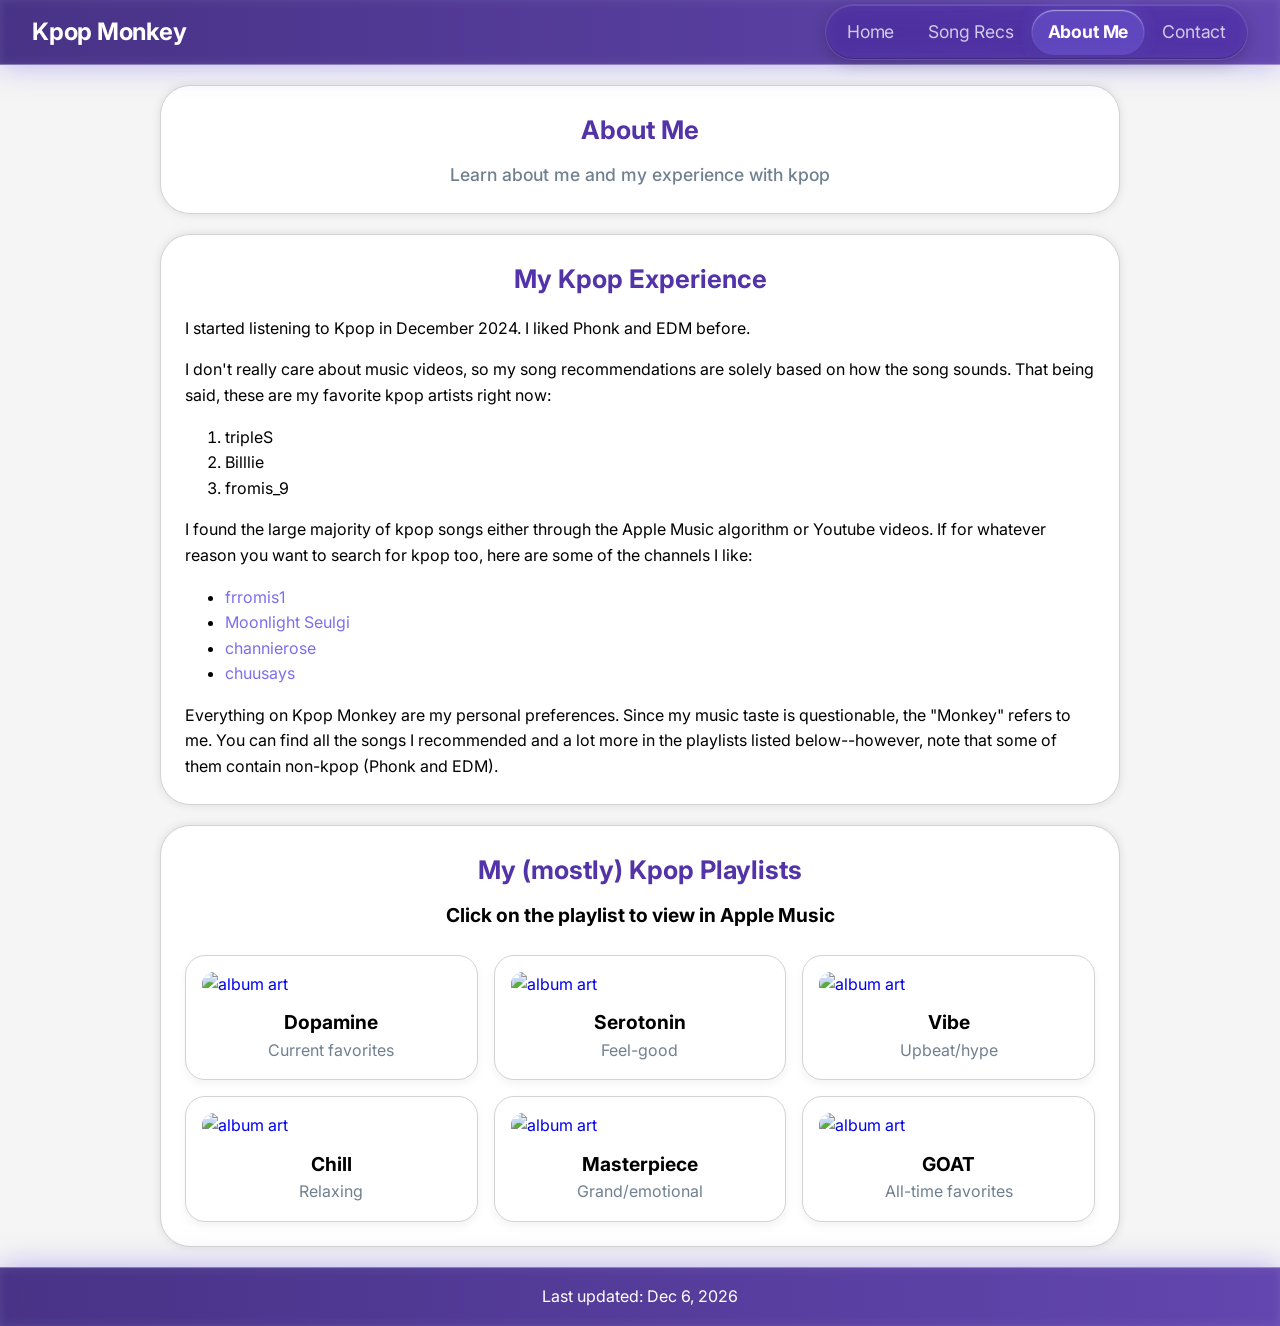
==== commit 7464de8f: "updated section styling" ====
--- a/aboutme.html
+++ b/aboutme.html
@@ -50,7 +50,6 @@
 			<p>Everything on Kpop Monkey are my personal preferences. Since my music taste is questionable, the "Monkey" refers to me. You can find all the songs I recommended and a lot more in the playlists listed below--however, note that some of them contain non-kpop (Phonk and EDM).</p>
 		</section>
 		<section>
-			<!-- TODO fix separation between these -->
 			<h2>My (mostly) Kpop Playlists</h2>
 			<p id="playlist-description">Click on the playlist to view in Apple Music</p>
 			<!-- playlists grid -->
--- a/style.css
+++ b/style.css
@@ -3,9 +3,8 @@
 	--purple-mid: #5333a8;
 	--purple-light: #7d6eed;
 	--purple-lightest: #c4b4e3;
-	
+
 	--card-hover: #c4b4e3;
-	--card-separator: whitesmoke;
 	--banner-start: #351e7b;
 	--banner-end: #5333a8;
 	--pure-white: white;
@@ -23,7 +22,6 @@
 @media (prefers-color-scheme: dark) {
 	:root:not([data-theme="light"]) {
 		--purple-mid: #9b87f5;
-		--card-separator: rgba(255, 255, 255, 0.08);
 		--card-hover: rgba(255, 255, 255, 0.3);
 		--white: #1e1b2e;
 		--section-bg: #141220;
@@ -87,8 +85,8 @@
 	background-color: var(--section-bg);
 	border: 1px solid var(--light-gray);
 	color: var(--black);
-	padding: 0.5rem 1.6rem;
-	border-radius: 20px;
+	padding: 0.5rem 1.5rem;
+	border-radius: 30px;
 	box-sizing: border-box;
 	margin: 20px auto;
 	max-width: 960px;
@@ -169,17 +167,17 @@
 h2 {
 	font-size: 1.6rem;
 	color: var(--purple-mid);
-	border-bottom: 2px solid var(--card-separator);
 	text-align: center;
-	padding-bottom: 0.5rem;
-	margin-bottom: 1rem;
+	margin: 1rem 0 0.6rem 0;
 }
 
 /* styling for description of each page */
 .page-description p {
 	text-align: center;
-	font-size: 1.2rem;
-	font-weight: 700;
+	color: var(--slate-gray);
+	font-size: 1.1rem;
+	font-weight: 500;
+	margin: 0 0 1rem 0;
 }
 
 /* remove underline from links */
@@ -200,7 +198,7 @@
 	padding: 0;
 }
 
-.song-section > p {
+.song-section>p {
 	text-align: center;
 	font-size: 0.95rem;
 	color: var(--slate-gray);
@@ -217,7 +215,7 @@
 .playlist-grid {
 	display: grid;
 	gap: 0.5rem;
-	margin: 0.6rem 0;
+	margin: 0.6rem 0 1rem 0;
 }
 
 .song-grid {
@@ -262,7 +260,9 @@
 /* card border glows gently while actively playing */
 .song-card:has(.equalizer.is-active) {
 	border-color: color-mix(in srgb, var(--purple-mid) 60%, transparent);
-	box-shadow: 0 0 20px color-mix(in srgb, var(--purple-mid) 20%, transparent);
+	box-shadow:
+		inset 0 0 0 1px color-mix(in srgb, var(--purple-mid) 60%, transparent),
+		0 0 20px color-mix(in srgb, var(--purple-mid) 20%, transparent);
 }
 
 /* song and playlist cover art styling + equalizer covering */
@@ -522,7 +522,7 @@
 .playlist-card:active {
 	border-color: var(--card-hover);
 	box-shadow: 0 8px 20px rgba(0, 0, 0, 0.1);
-	transform: scale(0.98);
+	transform: scale(0.98) translateY(-2px);
 	background-color: var(--white-smoke);
 }
 
@@ -613,11 +613,13 @@
 	/* song grid layout becomes one column on smaller screens */
 	.song-grid {
 		grid-template-columns: repeat(1, 1fr);
+		margin-bottom: 0.5rem;
 	}
 
 	/* playlist grid layout becomes two columns on smaller screens */
 	.playlist-grid {
 		grid-template-columns: repeat(2, 1fr);
+		margin-bottom: 0.5rem;
 	}
 }
 
@@ -629,5 +631,3 @@
 		grid-template-columns: repeat(1, 1fr);
 	}
 }
-
-/* TODO update all other UI to be modern */
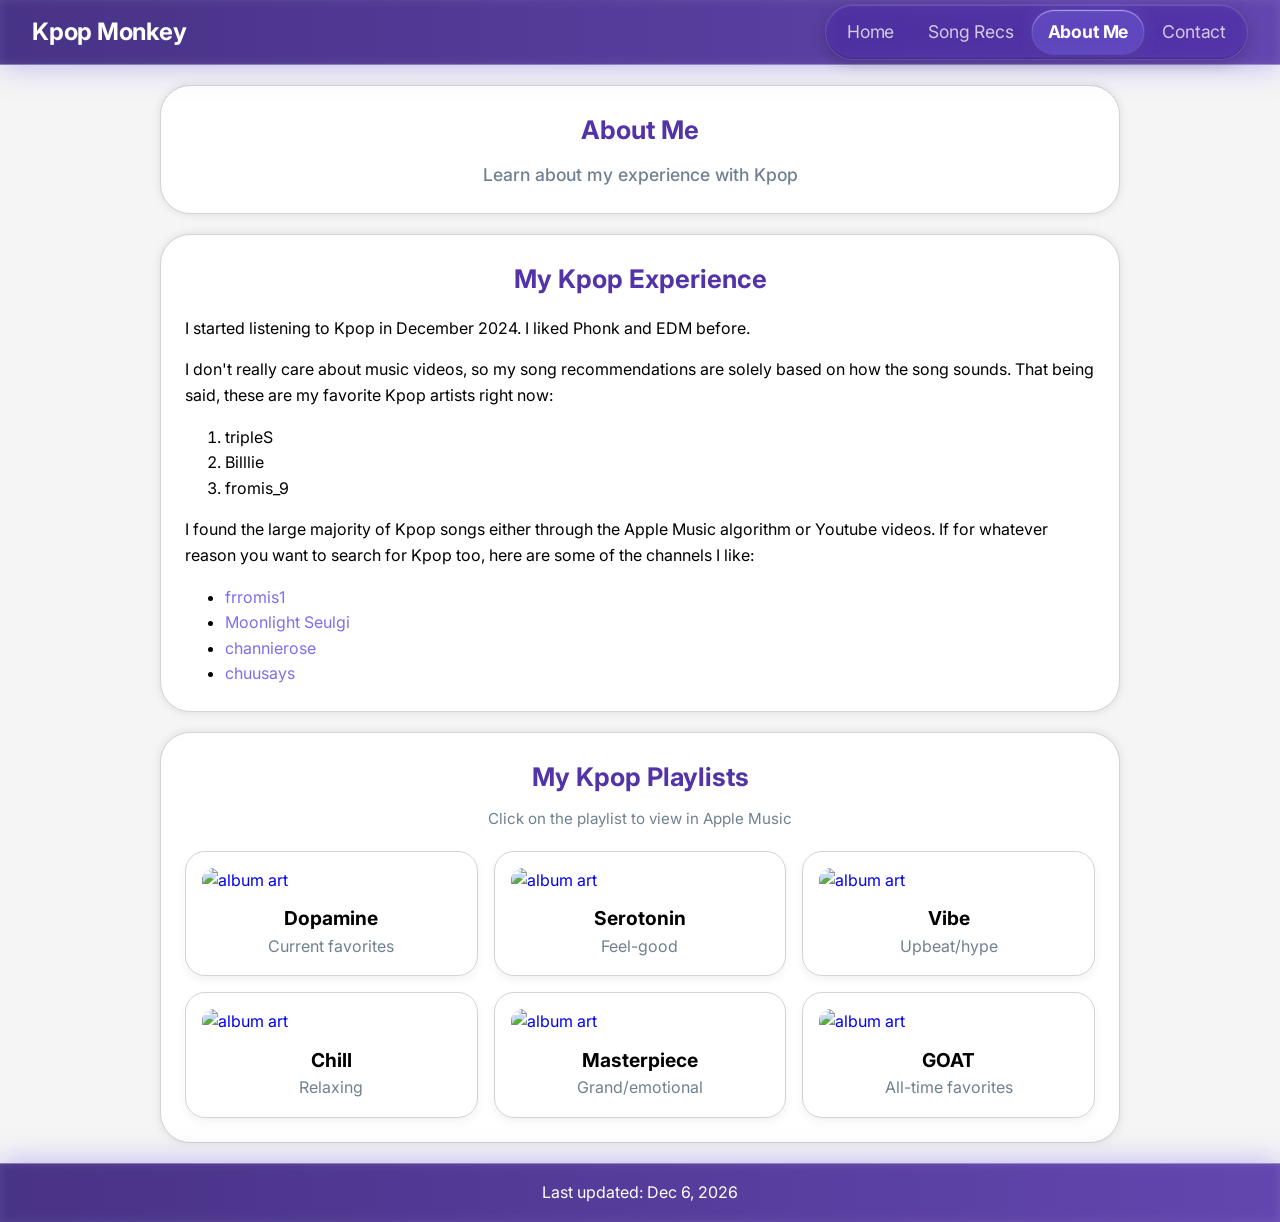
==== commit 4a4fd57e: "updated about me and styling" ====
--- a/aboutme.html
+++ b/aboutme.html
@@ -29,30 +29,29 @@
 	<main>
 		<section class="page-description">
 			<h2>About Me</h2>
-			<p>Learn about me and my experience with kpop</p>
+			<p>Learn about my experience with Kpop</p>
 		</section>
+		<!-- TODO update my kpop experience -->
 		<section>
 			<h2>My Kpop Experience</h2>
 			<p>I started listening to Kpop in December 2024. I liked Phonk and EDM before.</p>
-			<p>I don't really care about music videos, so my song recommendations are solely based on how the song sounds. That being said, these are my favorite kpop artists right now:</p>
+			<p>I don't really care about music videos, so my song recommendations are solely based on how the song sounds. That being said, these are my favorite Kpop artists right now:</p>
 			<ol>
 				<li>tripleS</li>
 				<li>Billlie</li>
 				<li>fromis_9</li>
 			</ol>
-			<p>I found the large majority of kpop songs either through the Apple Music algorithm or Youtube videos. If for whatever reason you want to search for kpop too, here are some of the channels I like:</p>
+			<p>I found the large majority of Kpop songs either through the Apple Music algorithm or Youtube videos. If for whatever reason you want to search for Kpop too, here are some of the channels I like:</p>
 			<ul>
 				<li><a class="text-link" href="https://www.youtube.com/@frromis1874" target="_blank" rel="noopener noreferrer" title="frromis1 youtube channel">frromis1</a></li>
 				<li><a class="text-link" href="https://www.youtube.com/@moonlightseulgi" target="_blank" rel="noopener noreferrer" title="moonlight seulgi youtube channel">Moonlight Seulgi</a></li>
 				<li><a class="text-link" href="https://www.youtube.com/@channieroseyt" target="_blank" rel="noopener noreferrer" title="channierose youtube channel">channierose</a></li>
 				<li><a class="text-link" href="https://www.youtube.com/@chuusays" target="_blank" rel="noopener noreferrer" title="chuusays youtube channel">chuusays</a></li>
 			</ul>
-			<p>Everything on Kpop Monkey are my personal preferences. Since my music taste is questionable, the "Monkey" refers to me. You can find all the songs I recommended and a lot more in the playlists listed below--however, note that some of them contain non-kpop (Phonk and EDM).</p>
 		</section>
-		<section>
-			<h2>My (mostly) Kpop Playlists</h2>
-			<p id="playlist-description">Click on the playlist to view in Apple Music</p>
-			<!-- playlists grid -->
+		<section class="playlist-section">
+			<h2>My Kpop Playlists</h2>
+			<p>Click on the playlist to view in Apple Music</p>
 			<div class="playlist-grid">
 				<a href="https://music.apple.com/us/playlist/dopamine/pl.u-pMyl1Kmu4rboPlb" target="_blank" rel="noopener noreferrer" class="playlist-card">
 					<img src="https://is1-ssl.mzstatic.com/image/thumb/SG-MQ-US-001-Image000001/v4/4d/1d/7c/4d1d7c76-9d9b-64a0-3e4e-f1a5cc92c19e/image/200x200cc.webp" alt="album art" class="playlist-cover">
--- a/style.css
+++ b/style.css
@@ -193,12 +193,12 @@
 
 /* container for the section heading & subtitle */
 .song-section h2 {
-	border-bottom: none;
 	margin: 1rem 0 0.2rem 0;
 	padding: 0;
 }
 
-.song-section>p {
+/* song and playlist section description styling */
+.song-section>p, .playlist-section>p {
 	text-align: center;
 	font-size: 0.95rem;
 	color: var(--slate-gray);
@@ -422,16 +422,9 @@
 /* home page alternate navigation message styling */
 #getstarted {
 	text-align: center;
-	font-size: 1.2rem;
+	font-size: 1.1rem;
 	font-weight: 700;
-}
-
-/* playlist section description styling */
-#playlist-description {
-	text-align: center;
-	font-size: 1.2rem;
-	font-weight: 700;
-	margin: 0.5rem 0 1.5rem 0;
+	margin: 0 0 1rem 0;
 }
 
 /* contact message box styling */
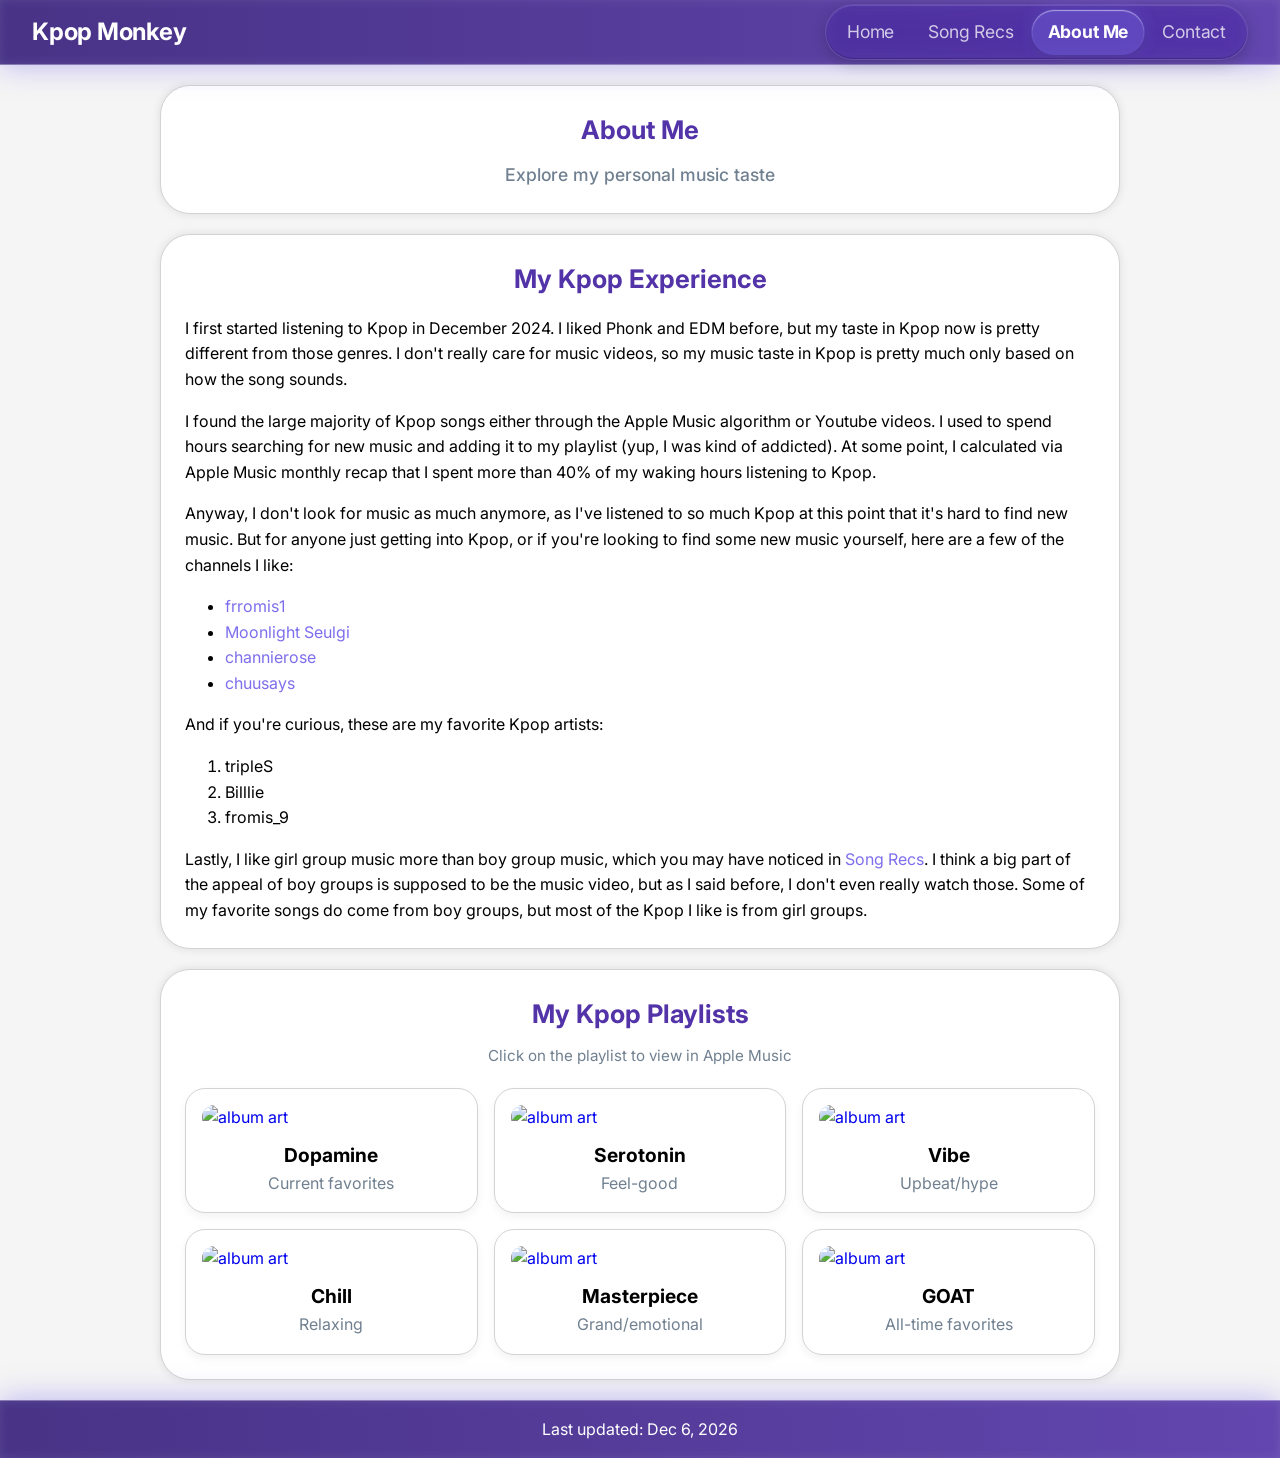
==== commit 28b7913d: "updated home and about me" ====
--- a/aboutme.html
+++ b/aboutme.html
@@ -29,25 +29,36 @@
 	<main>
 		<section class="page-description">
 			<h2>About Me</h2>
-			<p>Learn about my experience with Kpop</p>
+			<p>Explore my personal music taste</p>
 		</section>
-		<!-- TODO update my kpop experience -->
 		<section>
 			<h2>My Kpop Experience</h2>
-			<p>I started listening to Kpop in December 2024. I liked Phonk and EDM before.</p>
-			<p>I don't really care about music videos, so my song recommendations are solely based on how the song sounds. That being said, these are my favorite Kpop artists right now:</p>
-			<ol>
-				<li>tripleS</li>
-				<li>Billlie</li>
-				<li>fromis_9</li>
-			</ol>
-			<p>I found the large majority of Kpop songs either through the Apple Music algorithm or Youtube videos. If for whatever reason you want to search for Kpop too, here are some of the channels I like:</p>
+			<p>
+				I first started listening to Kpop in December 2024. I liked Phonk and EDM before, but my taste in Kpop now is pretty different from those genres. I don't really care for music videos, so my music taste in Kpop is pretty much only based on how the song sounds.
+			</p>
+			<p>
+				I found the large majority of Kpop songs either through the Apple Music algorithm or Youtube videos. I used to spend hours searching for new music and adding it to my playlist (yup, I was kind of addicted). At some point, I calculated via Apple Music monthly recap that I spent more than 40% of my waking hours listening to Kpop.
+			</p>
+			<p>
+				Anyway, I don't look for music as much anymore, as I've listened to so much Kpop at this point that it's hard to find new music. But for anyone just getting into Kpop, or if you're looking to find some new music yourself, here are a few of the channels I like:
+			</p>
 			<ul>
 				<li><a class="text-link" href="https://www.youtube.com/@frromis1874" target="_blank" rel="noopener noreferrer" title="frromis1 youtube channel">frromis1</a></li>
 				<li><a class="text-link" href="https://www.youtube.com/@moonlightseulgi" target="_blank" rel="noopener noreferrer" title="moonlight seulgi youtube channel">Moonlight Seulgi</a></li>
 				<li><a class="text-link" href="https://www.youtube.com/@channieroseyt" target="_blank" rel="noopener noreferrer" title="channierose youtube channel">channierose</a></li>
 				<li><a class="text-link" href="https://www.youtube.com/@chuusays" target="_blank" rel="noopener noreferrer" title="chuusays youtube channel">chuusays</a></li>
 			</ul>
+			<p>
+				And if you're curious, these are my favorite Kpop artists:
+			</p>
+			<ol>
+				<li>tripleS</li>
+				<li>Billlie</li>
+				<li>fromis_9</li>
+			</ol>
+			<p>
+				Lastly, I like girl group music more than boy group music, which you may have noticed in <a class="text-link" href="songrecs.html">Song Recs</a>. I think a big part of the appeal of boy groups is supposed to be the music video, but as I said before, I don't even really watch those. Some of my favorite songs do come from boy groups, but most of the Kpop I like is from girl groups.
+			</p>
 		</section>
 		<section class="playlist-section">
 			<h2>My Kpop Playlists</h2>
